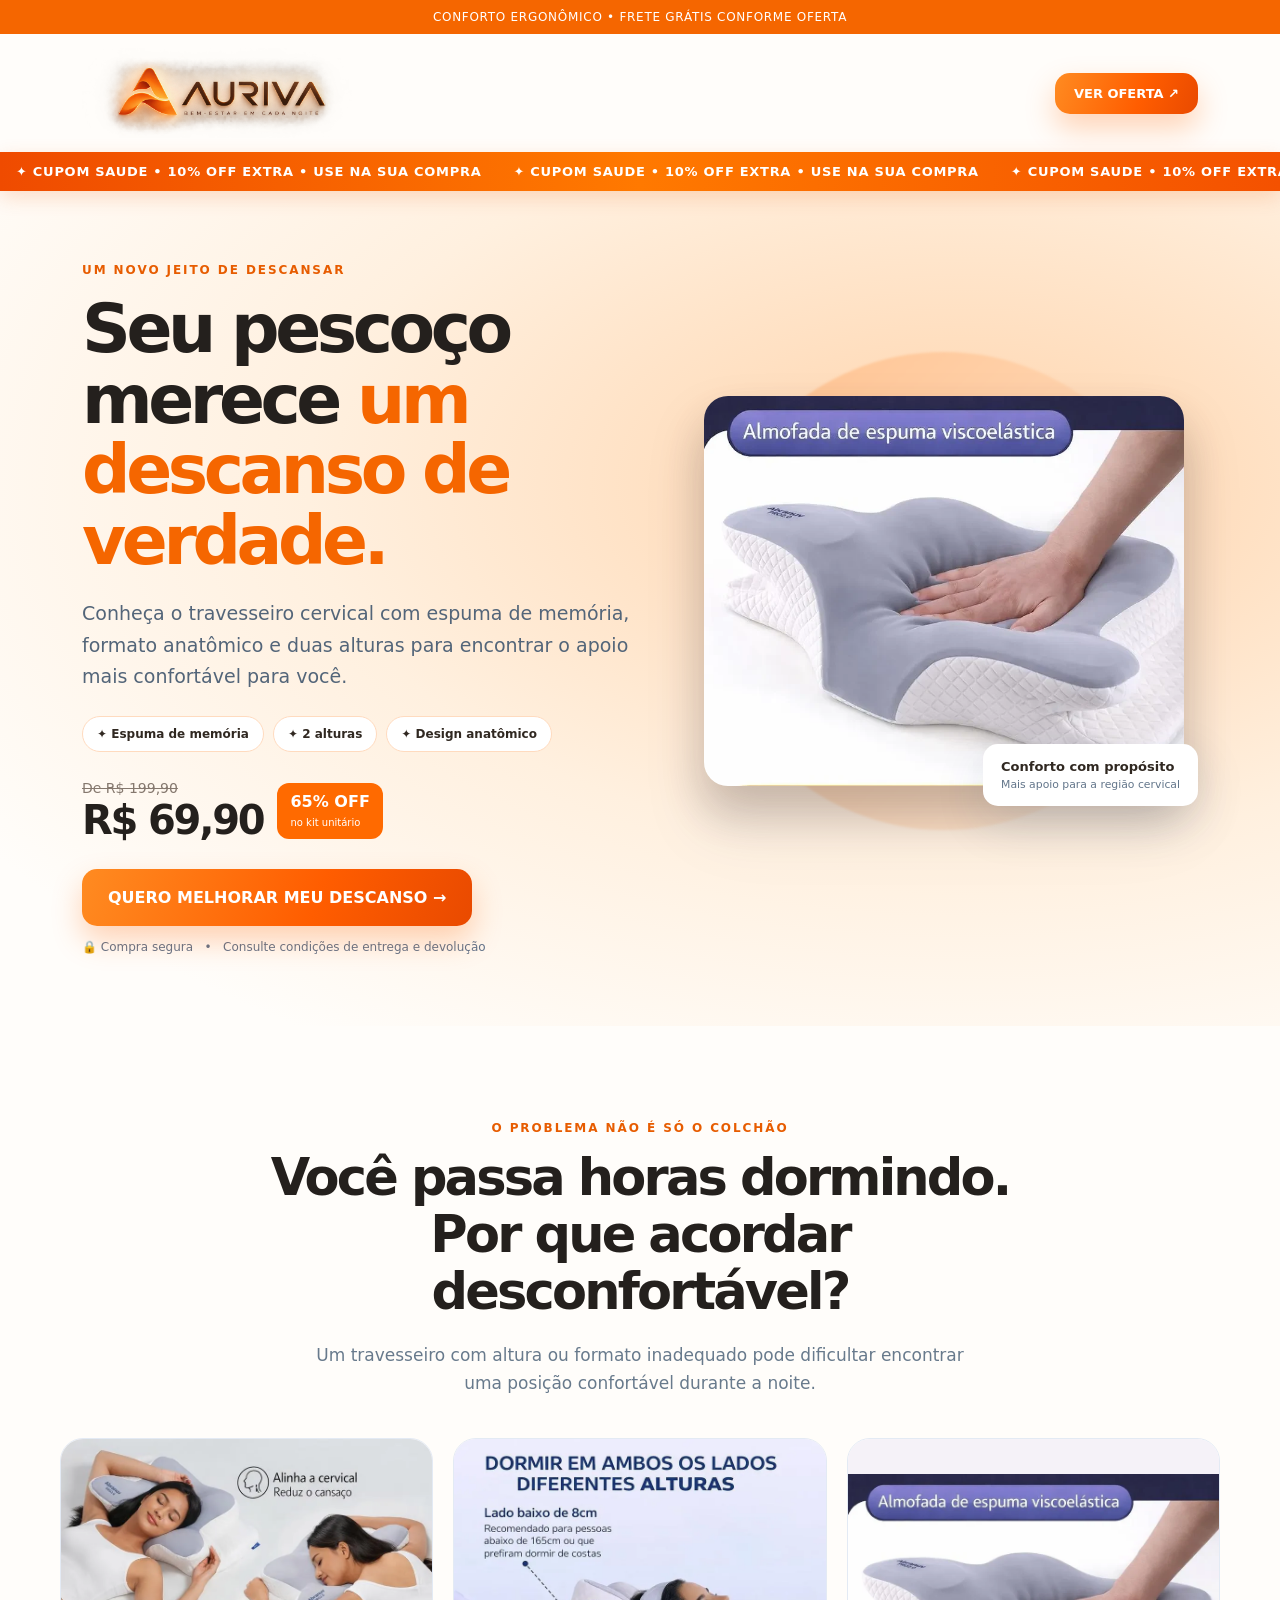
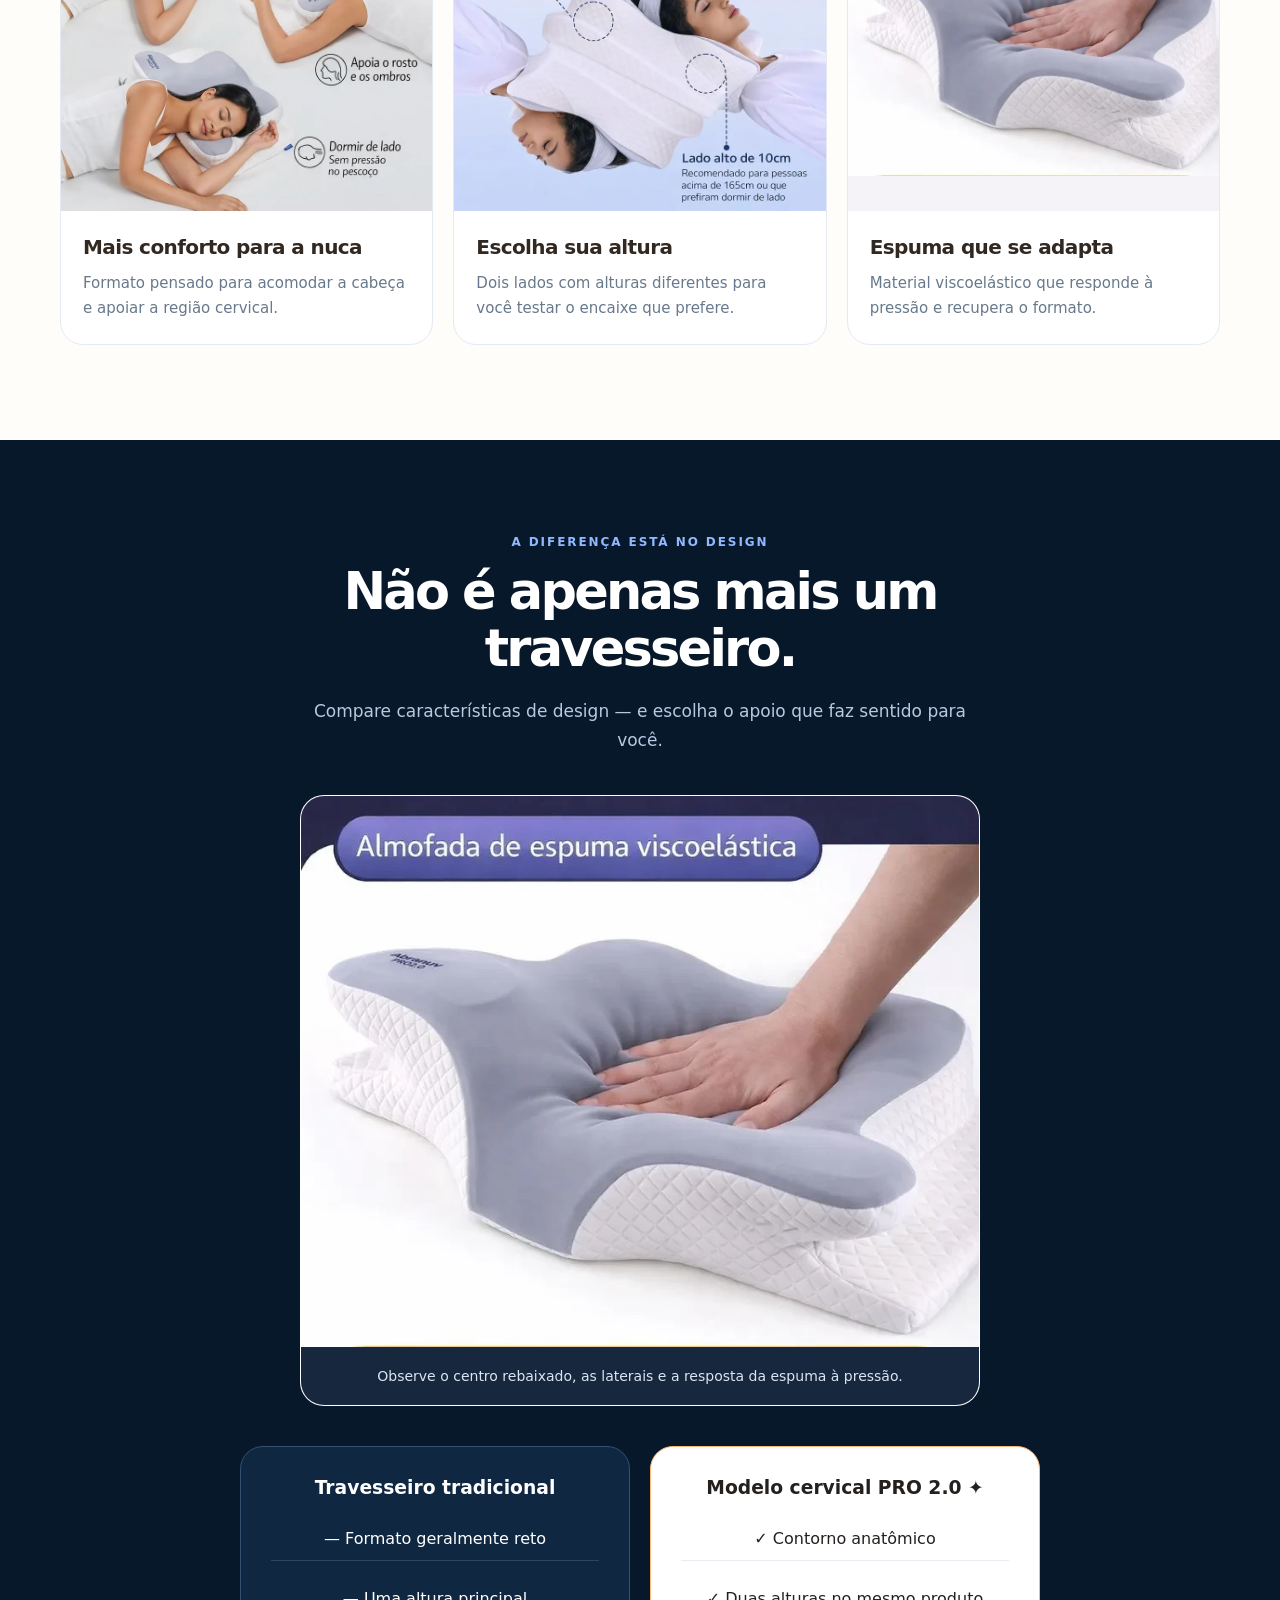
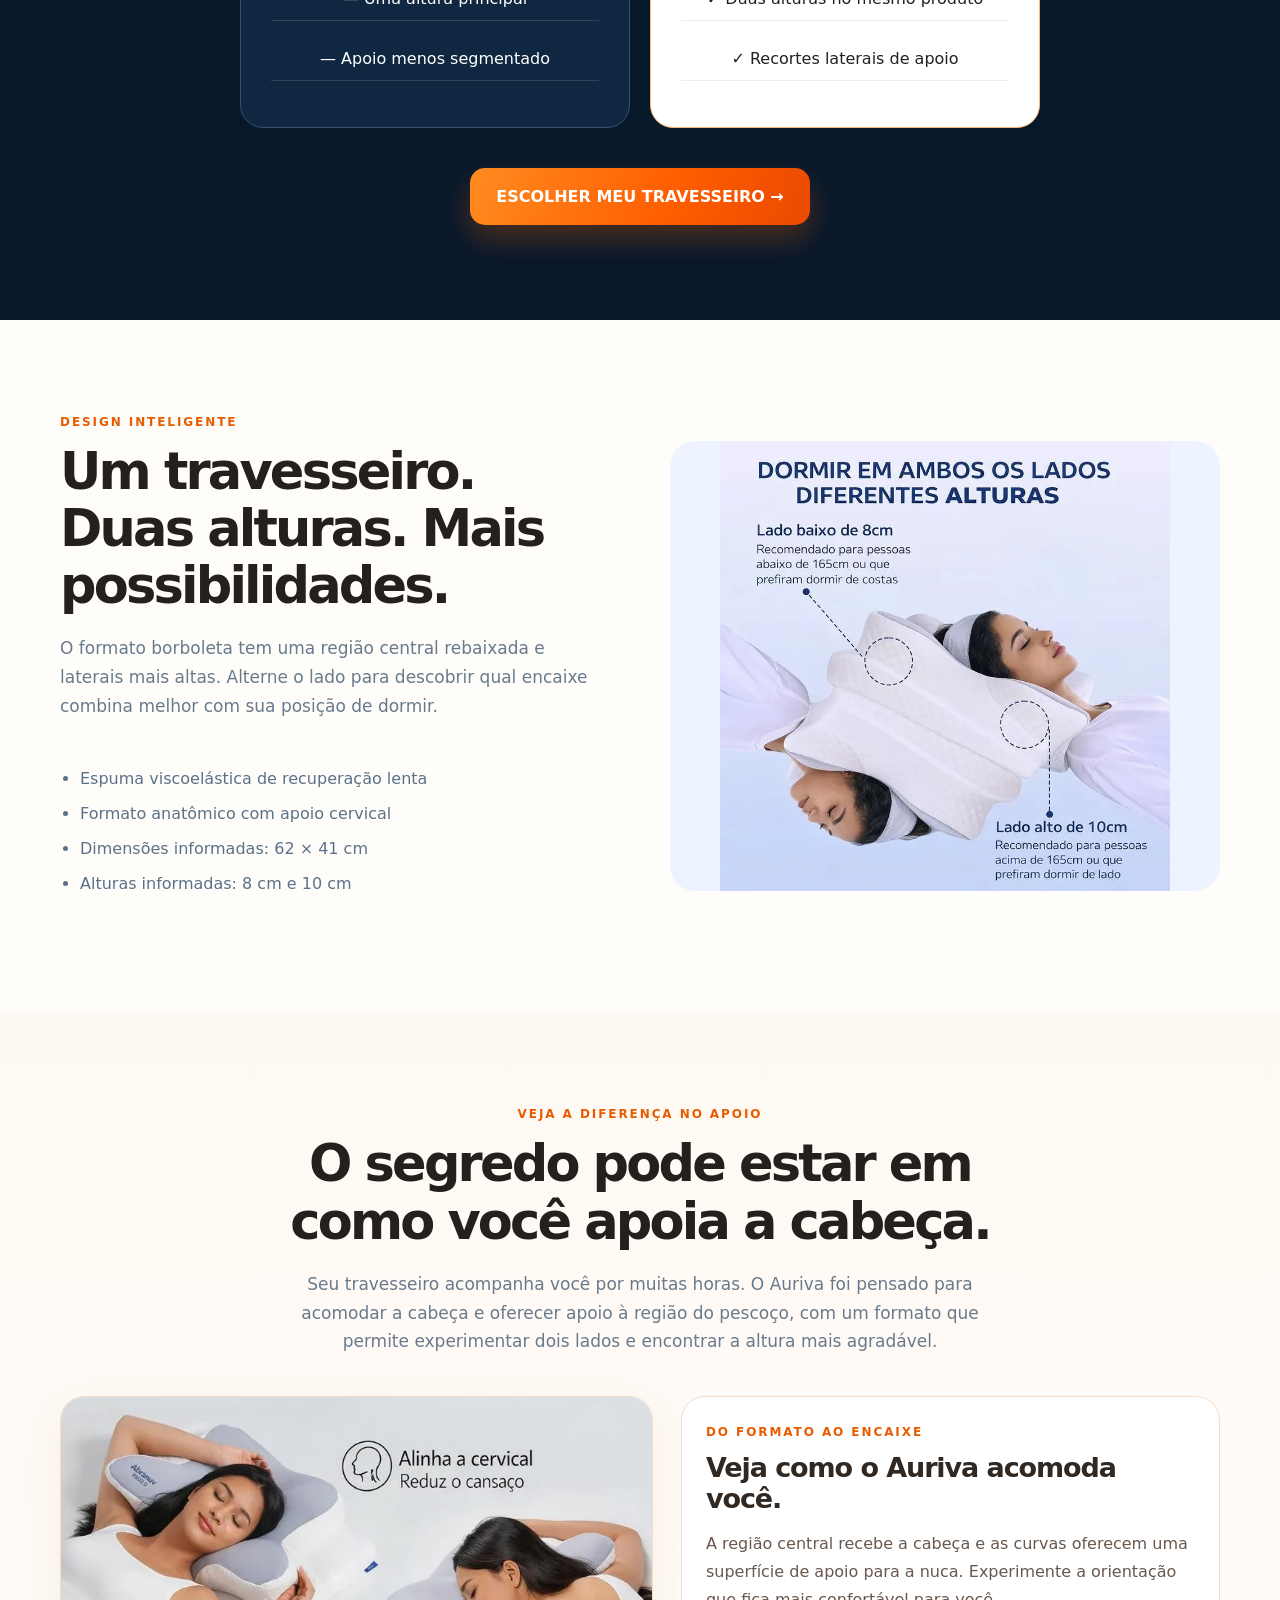
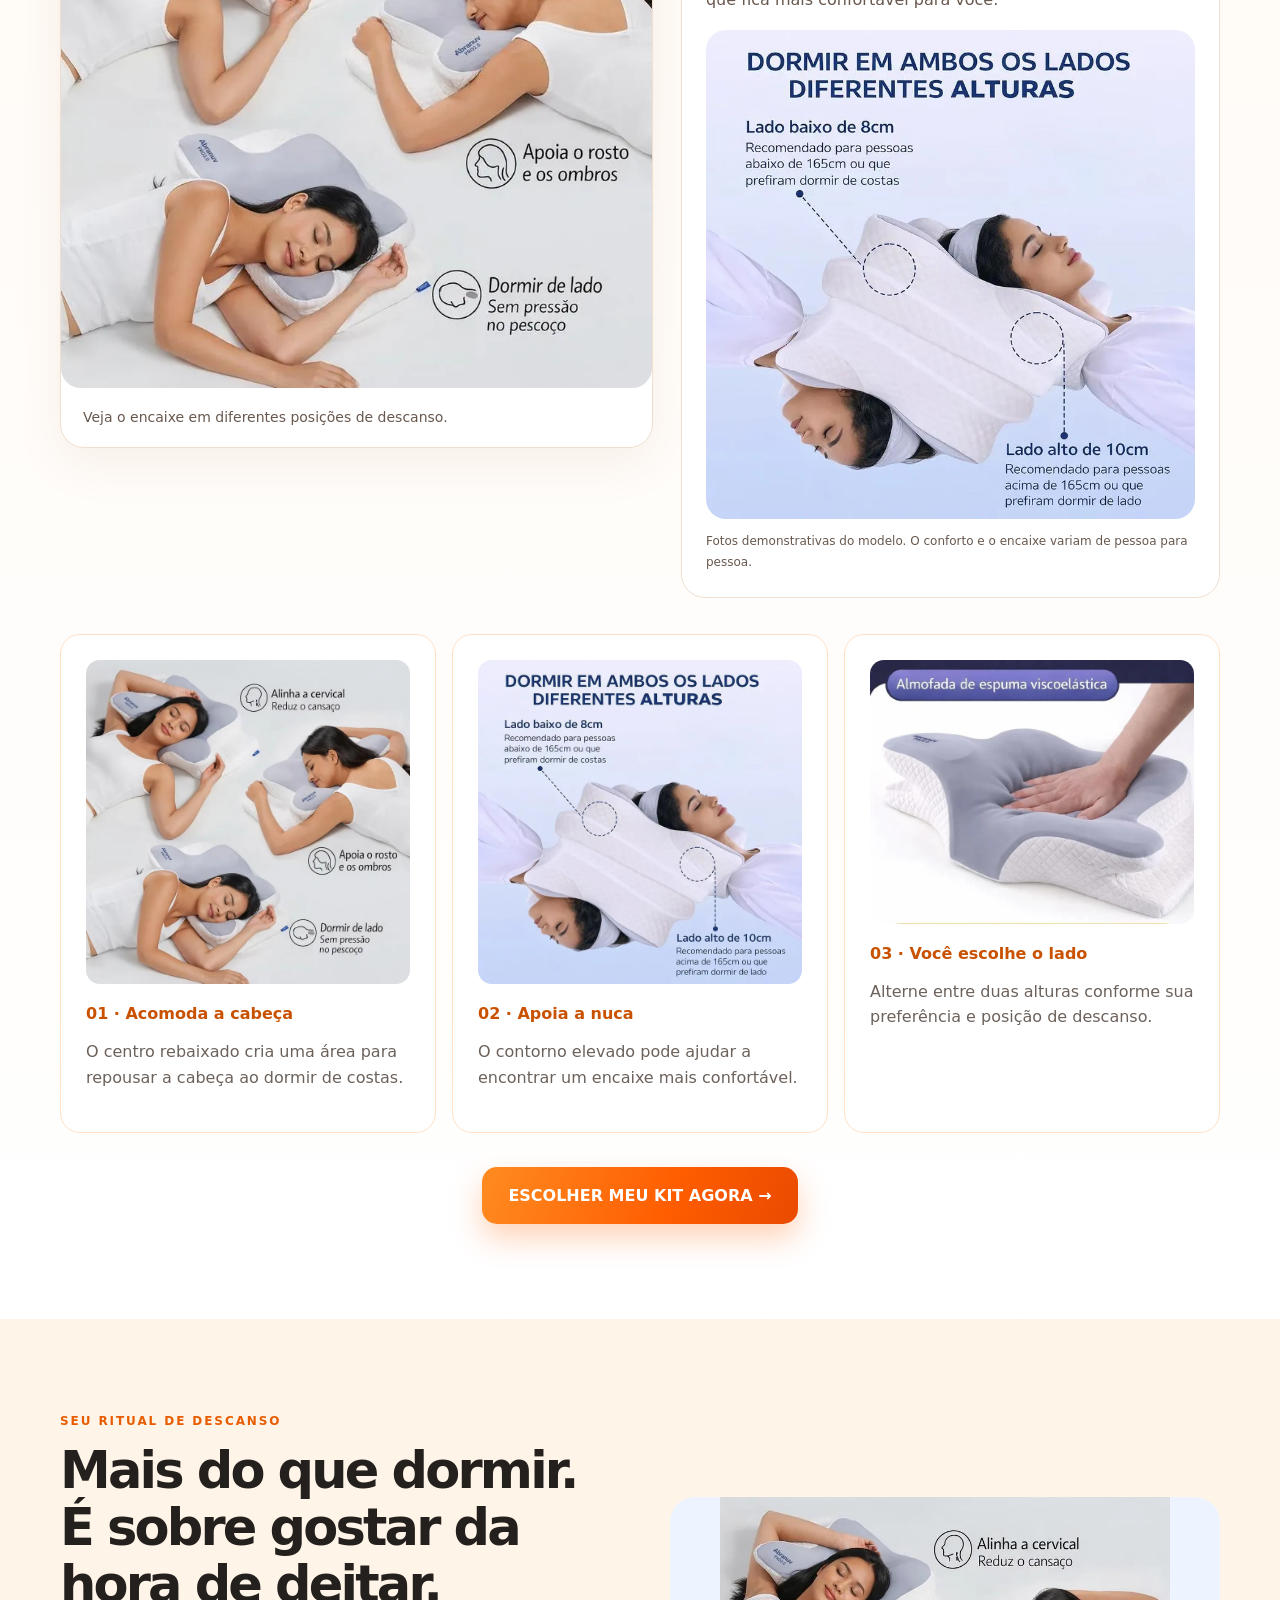
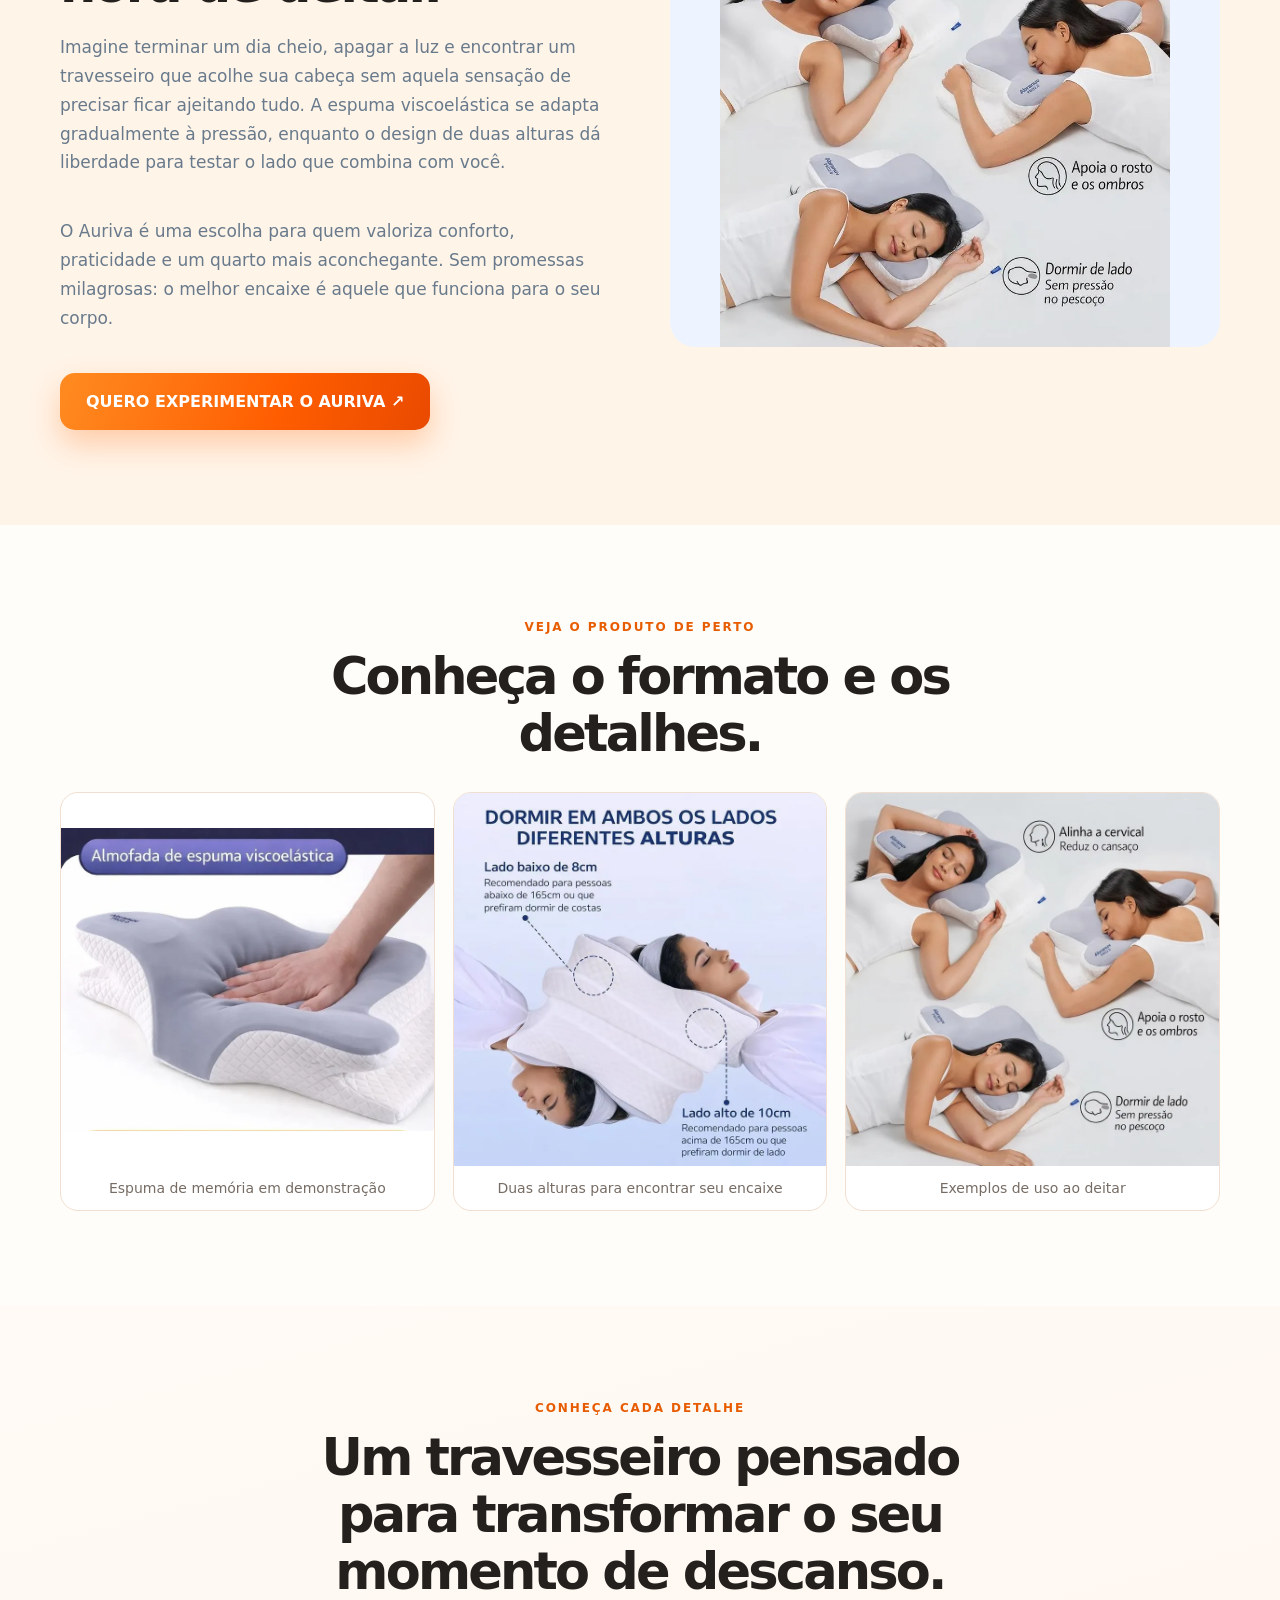
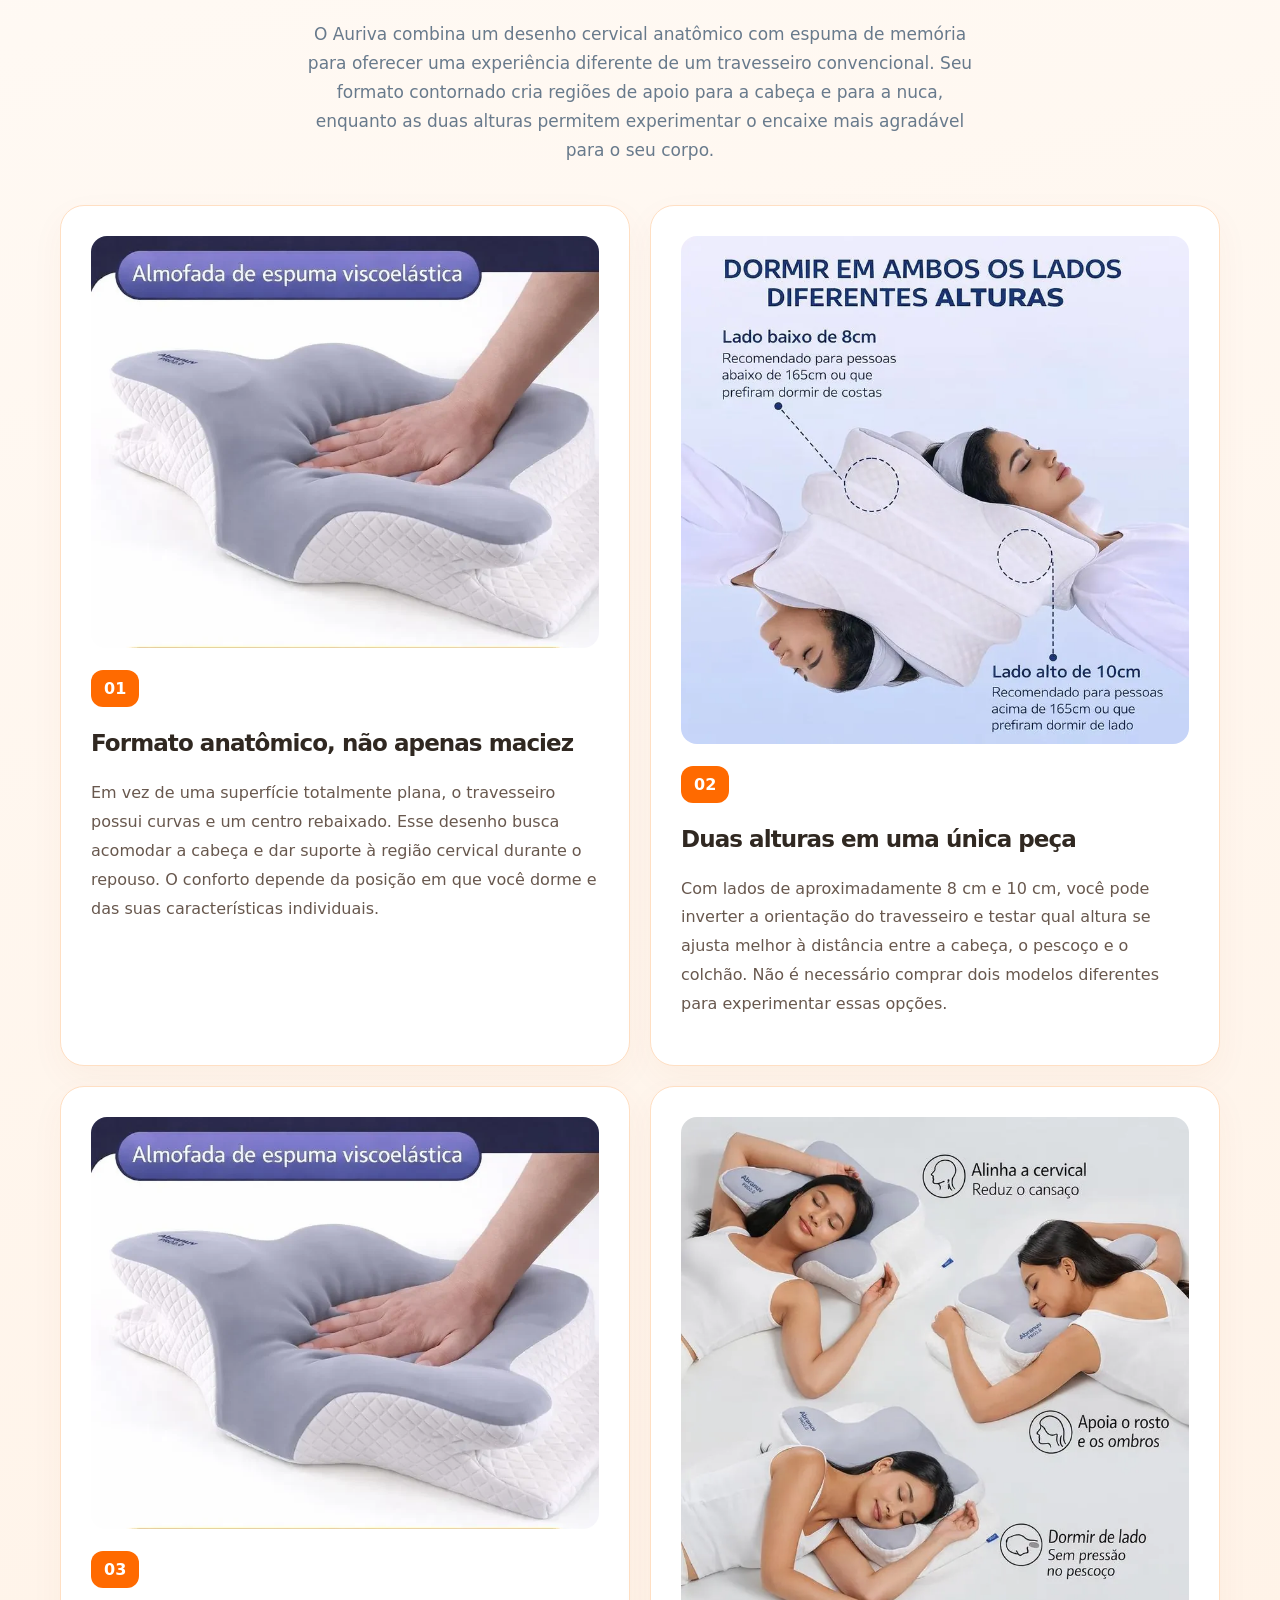
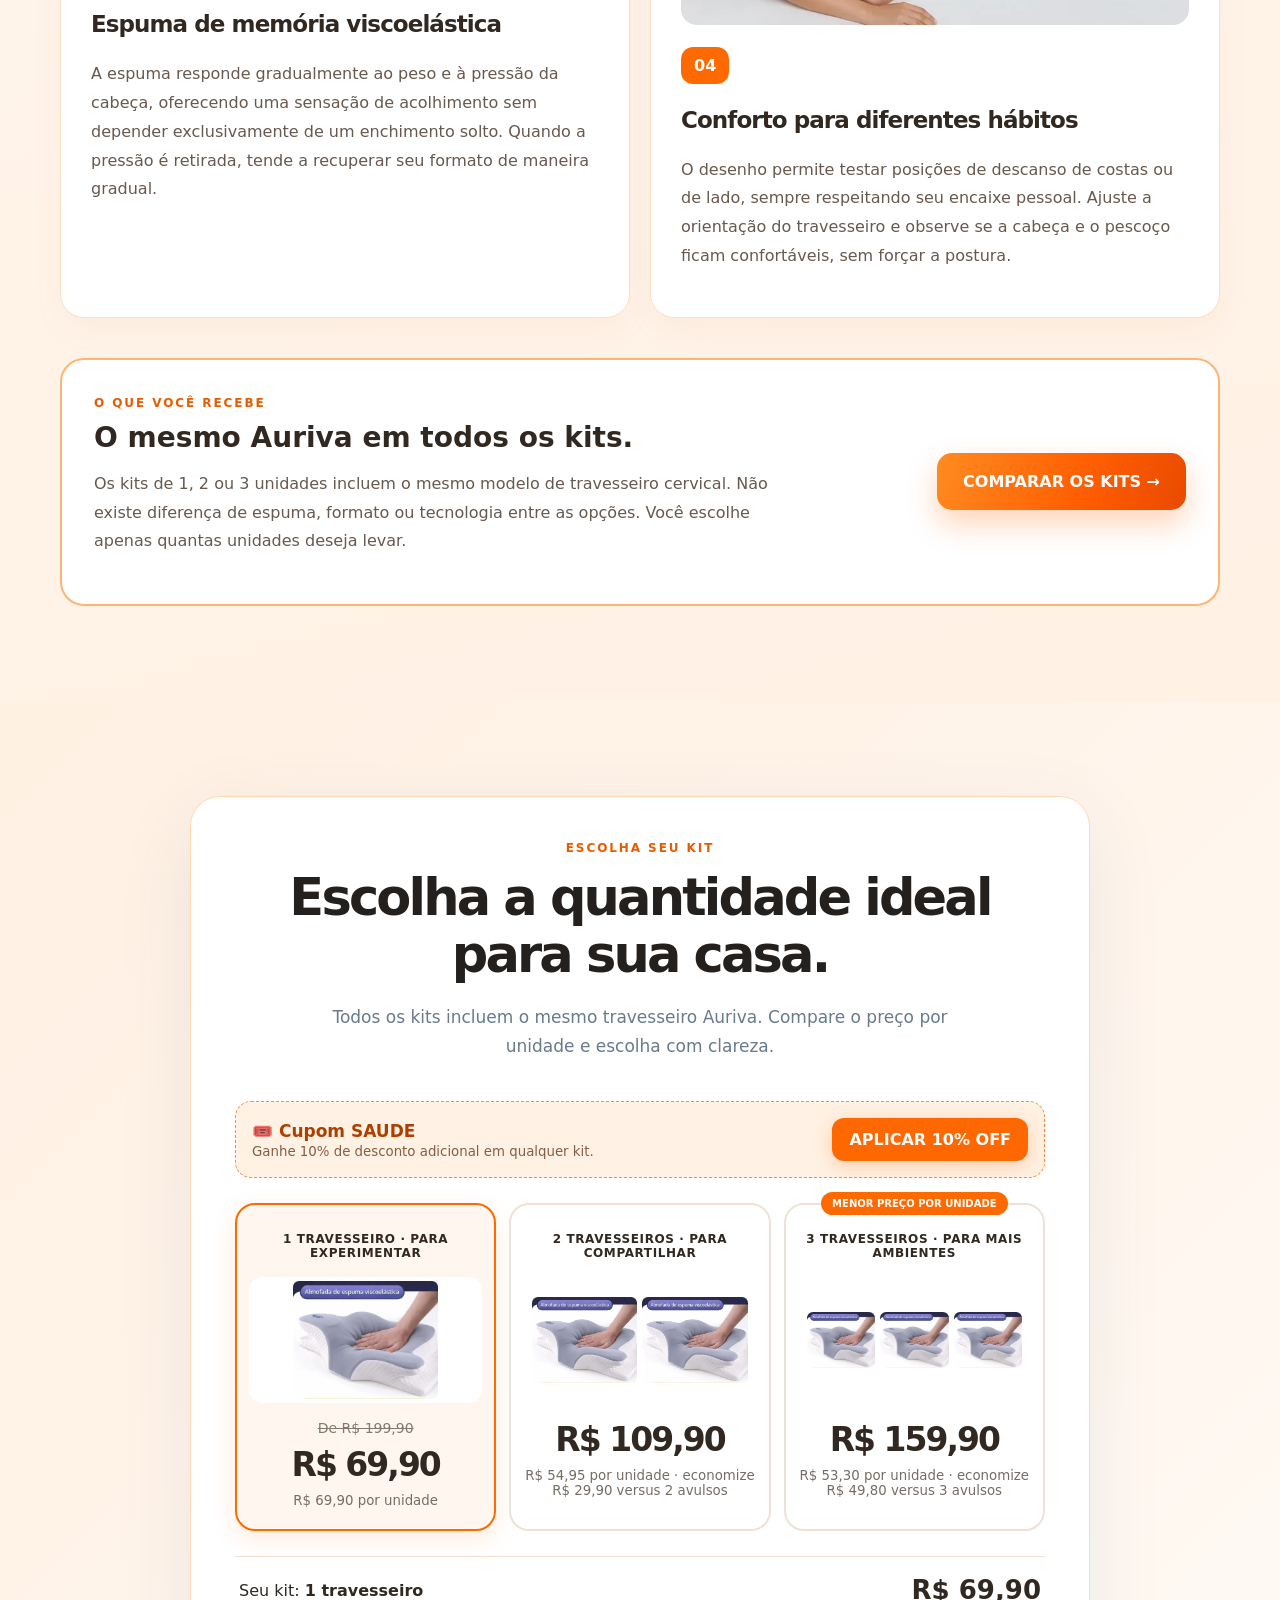
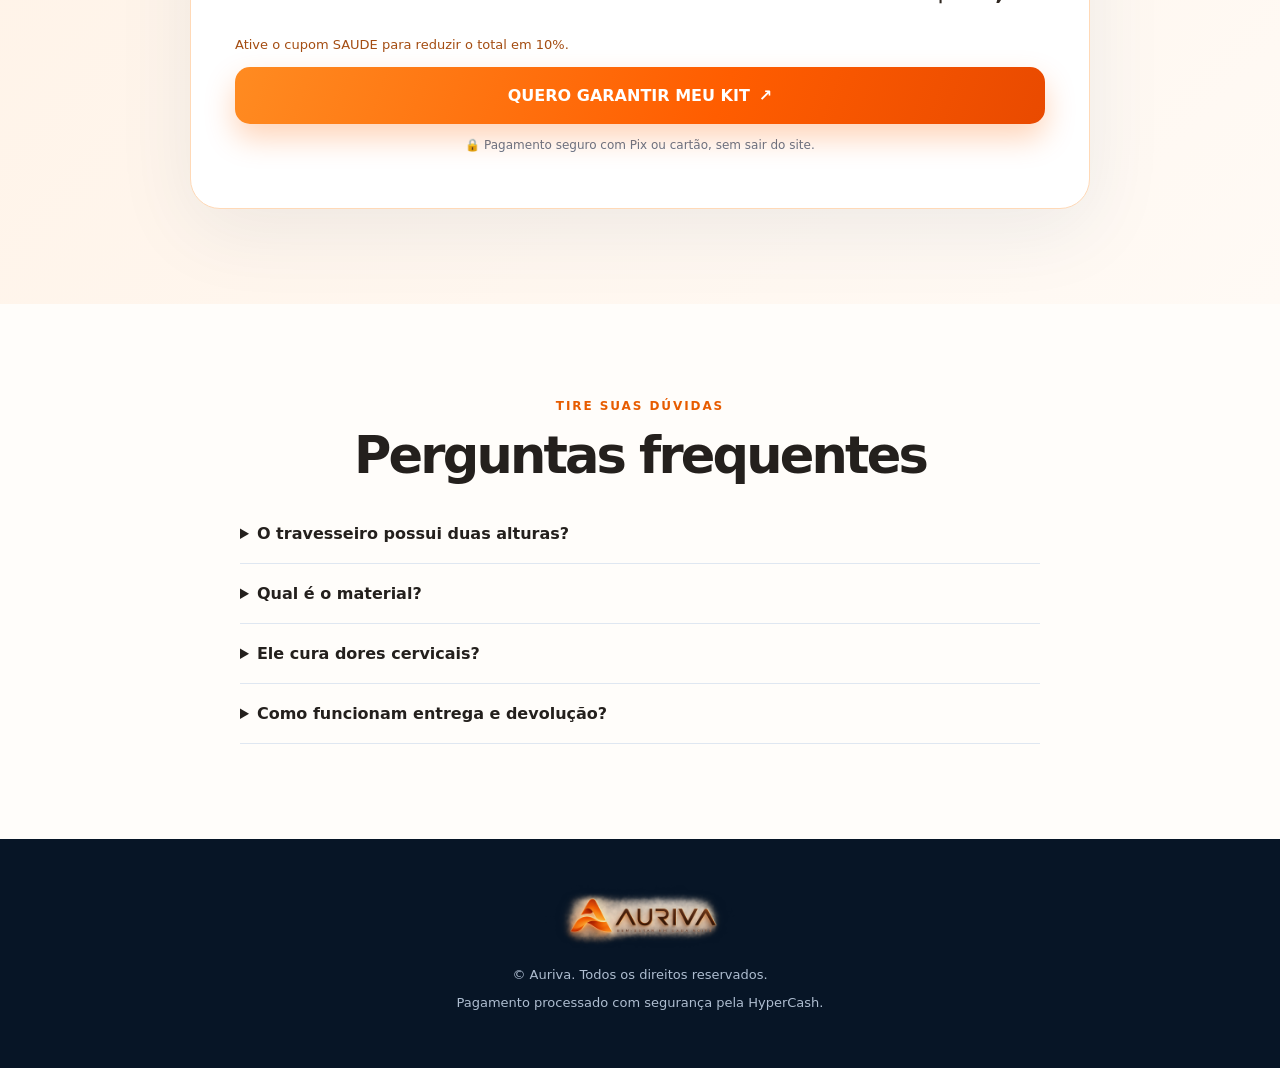
==== index.html @ 9af8a066 "Add files via upload" ====
<!DOCTYPE html>
<html lang="pt-BR">
<head>
<meta charset="utf-8">
<meta name="viewport" content="width=device-width,initial-scale=1">
<meta name="theme-color" content="#ff6a00">
<meta name="description" content="Conheça o Auriva: travesseiro cervical com duas alturas, espuma de memória e formato anatômico para seu ritual de descanso.">
<title>Auriva | Conforto que transforma suas noites</title>
<link rel="icon" href="images/favicon.png" type="image/png">
<link rel="stylesheet" href="css/lp.css">
</head>
<body><div class="top">CONFORTO ERGONÔMICO • FRETE GRÁTIS CONFORME OFERTA</div><header class="nav"><a class="logo" href="#inicio"><img alt="Auriva — Bem-estar em cada noite" class="auriva-logo" src="images/auriva-logo.png"/></a><a class="cta" href="#oferta">VER OFERTA ↗</a></header><div aria-label="Cupom SAUDE: dez por cento de desconto adicional" class="coupon-ribbon"><div class="coupon-track"><span>✦  CUPOM SAUDE  •  10% OFF EXTRA  •  USE NA SUA COMPRA  </span><span>✦  CUPOM SAUDE  •  10% OFF EXTRA  •  USE NA SUA COMPRA  </span><span>✦  CUPOM SAUDE  •  10% OFF EXTRA  •  USE NA SUA COMPRA  </span><span>✦  CUPOM SAUDE  •  10% OFF EXTRA  •  USE NA SUA COMPRA  </span><span>✦  CUPOM SAUDE  •  10% OFF EXTRA  •  USE NA SUA COMPRA  </span><span>✦  CUPOM SAUDE  •  10% OFF EXTRA  •  USE NA SUA COMPRA  </span><span>✦  CUPOM SAUDE  •  10% OFF EXTRA  •  USE NA SUA COMPRA  </span><span>✦  CUPOM SAUDE  •  10% OFF EXTRA  •  USE NA SUA COMPRA  </span></div></div><main><section class="hero" id="inicio"><div class="wrap heroGrid"><div><div class="eyebrow">UM NOVO JEITO DE DESCANSAR</div><h1>Seu pescoço merece <em>um descanso de verdade.</em></h1><p class="lead">Conheça o travesseiro cervical com espuma de memória, formato anatômico e duas alturas para encontrar o apoio mais confortável para você.</p><div class="pills"><span class="pill">✦ Espuma de memória</span><span class="pill">✦ 2 alturas</span><span class="pill">✦ Design anatômico</span></div><div class="offer"><div><span class="oldprice">De R$ 199,90</span><div class="price">R$ 69,90</div></div><div class="discount">65% OFF<br/><small>no kit unitário</small></div></div><a class="cta" href="#oferta">QUERO MELHORAR MEU DESCANSO →</a><div class="trust">🔒 Compra segura   •   Consulte condições de entrega e devolução</div></div><div class="visual"><img class="product-hero" src="images/produto-8.webp" alt="Travesseiro cervical: formato borboleta e espuma de memória" width="800" height="650" fetchpriority="high"><div class="floatnote">Conforto com propósito<small>Mais apoio para a região cervical</small></div></div></div></section><section class="section"><div class="container center reveal"><div class="eyebrow">O PROBLEMA NÃO É SÓ O COLCHÃO</div><h2>Você passa horas dormindo. Por que acordar desconfortável?</h2><p class="desc">Um travesseiro com altura ou formato inadequado pode dificultar encontrar uma posição confortável durante a noite.</p><div class="cards"><div class="card"><img class="benefit-photo" src="images/produto-5.webp" alt="Fotos do travesseiro apoiando a cabeça em diferentes posições" loading="lazy" decoding="async"><h3>Mais conforto para a nuca</h3><p>Formato pensado para acomodar a cabeça e apoiar a região cervical.</p></div><div class="card"><img class="benefit-photo" src="images/produto-7.webp" alt="Demonstração dos lados de 8 e 10 centímetros" loading="lazy" decoding="async"><h3>Escolha sua altura</h3><p>Dois lados com alturas diferentes para você testar o encaixe que prefere.</p></div><div class="card"><img class="benefit-photo" src="images/produto-8.webp" alt="Mão pressionando a espuma viscoelástica do travesseiro" loading="lazy" decoding="async"><h3>Espuma que se adapta</h3><p>Material viscoelástico que responde à pressão e recupera o formato.</p></div></div></div></section><section class="section dark"><div class="container center reveal"><div class="eyebrow" style="color:#91b9ff">A DIFERENÇA ESTÁ NO DESIGN</div><h2>Não é apenas mais um travesseiro.</h2><p class="desc">Compare características de design — e escolha o apoio que faz sentido para você.</p><figure class="comparison-visual"><img class="compare-photo" src="images/produto-8.webp" alt="Vista real do contorno cervical e demonstração da espuma" loading="lazy" decoding="async"><figcaption>Observe o centro rebaixado, as laterais e a resposta da espuma à pressão.</figcaption></figure><div class="comparison"><div class="compare"><h3>Travesseiro tradicional</h3><p>— Formato geralmente reto</p><p>— Uma altura principal</p><p>— Apoio menos segmentado</p></div><div class="compare highlight"><h3>Modelo cervical PRO 2.0 ✦</h3><p>✓ Contorno anatômico</p><p>✓ Duas alturas no mesmo produto</p><p>✓ Recortes laterais de apoio</p></div></div><a class="cta" href="#oferta">ESCOLHER MEU TRAVESSEIRO →</a></div></section><section class="section"><div class="container feature reveal"><div><div class="eyebrow">DESIGN INTELIGENTE</div><h2>Um travesseiro. Duas alturas. Mais possibilidades.</h2><p class="desc" style="margin-left:0">O formato borboleta tem uma região central rebaixada e laterais mais altas. Alterne o lado para descobrir qual encaixe combina melhor com sua posição de dormir.</p><ul><li>Espuma viscoelástica de recuperação lenta</li><li>Formato anatômico com apoio cervical</li><li>Dimensões informadas: 62 × 41 cm</li><li>Alturas informadas: 8 cm e 10 cm</li></ul></div><img class="product-photo" src="images/produto-7.webp" alt="Os dois lados do travesseiro: 8 cm e 10 cm de altura" width="800" height="800" loading="lazy"></div></section><section class="section science" id="como-funciona"><div class="container reveal"><div class="center"><div class="eyebrow">VEJA A DIFERENÇA NO APOIO</div><h2>O segredo pode estar em como você apoia a cabeça.</h2><p class="desc">Seu travesseiro acompanha você por muitas horas. O Auriva foi pensado para acomodar a cabeça e oferecer apoio à região do pescoço, com um formato que permite experimentar dois lados e encontrar a altura mais agradável.</p></div><div class="real-demo"><figure class="demo-main"><img class="demo-photo" src="images/produto-5.webp" alt="Demonstração fotográfica do travesseiro em uso de costas e de lado" loading="lazy" decoding="async"><figcaption>Veja o encaixe em diferentes posições de descanso.</figcaption></figure><div class="demo-side"><span class="eyebrow">DO FORMATO AO ENCAIXE</span><h3>Veja como o Auriva acomoda você.</h3><p>A região central recebe a cabeça e as curvas oferecem uma superfície de apoio para a nuca. Experimente a orientação que fica mais confortável para você.</p><img class="demo-photo" src="images/produto-7.webp" alt="Fotos demonstrando as duas orientações e alturas do travesseiro" loading="lazy" decoding="async"><p class="photo-note">Fotos demonstrativas do modelo. O conforto e o encaixe variam de pessoa para pessoa.</p></div></div><div class="benefitgrid"><div><img class="step-photo" src="images/produto-5.webp" alt="Cabeça acomodada no travesseiro cervical" loading="lazy" decoding="async"><b>01 · Acomoda a cabeça</b><p>O centro rebaixado cria uma área para repousar a cabeça ao dormir de costas.</p></div><div><img class="step-photo" src="images/produto-7.webp" alt="Duas alturas do mesmo travesseiro" loading="lazy" decoding="async"><b>02 · Apoia a nuca</b><p>O contorno elevado pode ajudar a encontrar um encaixe mais confortável.</p></div><div><img class="step-photo" src="images/produto-8.webp" alt="Demonstração da espuma sob pressão" loading="lazy" decoding="async"><b>03 · Você escolhe o lado</b><p>Alterne entre duas alturas conforme sua preferência e posição de descanso.</p></div></div><div class="center"><a class="cta cta-pulse" href="#oferta">ESCOLHER MEU KIT AGORA →</a></div></div></section><section class="section ritual"><div class="container feature reveal"><div><div class="eyebrow">SEU RITUAL DE DESCANSO</div><h2>Mais do que dormir. É sobre gostar da hora de deitar.</h2><p class="desc" style="margin-left:0">Imagine terminar um dia cheio, apagar a luz e encontrar um travesseiro que acolhe sua cabeça sem aquela sensação de precisar ficar ajeitando tudo. A espuma viscoelástica se adapta gradualmente à pressão, enquanto o design de duas alturas dá liberdade para testar o lado que combina com você.</p><p class="desc" style="margin-left:0">O Auriva é uma escolha para quem valoriza conforto, praticidade e um quarto mais aconchegante. Sem promessas milagrosas: o melhor encaixe é aquele que funciona para o seu corpo.</p><a class="cta" href="#oferta">QUERO EXPERIMENTAR O AURIVA ↗</a></div><img class="product-photo" src="images/produto-5.webp" alt="Demonstração do travesseiro em diferentes posições de descanso" width="800" height="800" loading="lazy"></div></section><!-- AVALIAÇÕES DESATIVADAS: eram só exemplos de layout. Quando tiver avaliações REAIS de clientes, troque os textos e tire este comentário.
<section class="section reviews" id="avaliacoes"><div class="container center"><div class="eyebrow">EXPERIÊNCIAS DE QUEM USA</div><h2>O conforto que dá vontade de comentar.</h2><p class="desc">Espaço preparado para avaliações verificadas dos seus compradores.</p><div class="cards"><article class="card"><div class="stars">★★★★★</div><h3>“Gostei muito do formato”</h3><p>“O encaixe é diferente do travesseiro que eu usava. Achei bem confortável.”</p><small>Exemplo ilustrativo — substituir por avaliação real</small></article><article class="card"><div class="stars">★★★★★</div><h3>“Boa sensação de apoio”</h3><p>“Curti poder escolher entre as duas alturas conforme a posição em que durmo.”</p><small>Exemplo ilustrativo — substituir por avaliação real</small></article><article class="card"><div class="stars">★★★★★</div><h3>“Espuma bem agradável”</h3><p>“Gostei da textura e de como o travesseiro se adapta ao deitar.”</p><small>Exemplo ilustrativo — substituir por avaliação real</small></article></div><p class="reviewdisclaimer">Os comentários acima são exemplos de layout, não depoimentos de clientes reais. Publique somente avaliações autênticas e autorizadas.</p></div></section>
--><section class="section"><div class="container center"><div class="eyebrow">VEJA O PRODUTO DE PERTO</div><h2>Conheça o formato e os detalhes.</h2><div class="product-gallery"><figure><img src="images/produto-8.webp" alt="Espuma de memória em demonstração" width="800" height="650" loading="lazy"><figcaption>Espuma de memória em demonstração</figcaption></figure><figure><img src="images/produto-7.webp" alt="Duas alturas para encontrar seu encaixe" width="800" height="800" loading="lazy"><figcaption>Duas alturas para encontrar seu encaixe</figcaption></figure><figure><img src="images/produto-5.webp" alt="Exemplos de uso ao deitar" width="800" height="800" loading="lazy"><figcaption>Exemplos de uso ao deitar</figcaption></figure></div></div></section><section class="section detail-section" id="detalhes"><div class="container"><div class="center reveal"><div class="eyebrow">CONHEÇA CADA DETALHE</div><h2>Um travesseiro pensado para transformar o seu momento de descanso.</h2><p class="desc">O Auriva combina um desenho cervical anatômico com espuma de memória para oferecer uma experiência diferente de um travesseiro convencional. Seu formato contornado cria regiões de apoio para a cabeça e para a nuca, enquanto as duas alturas permitem experimentar o encaixe mais agradável para o seu corpo.</p></div><div class="detailgrid"><article class="detailcard reveal"><img class="detail-photo" src="images/produto-8.webp" alt="Detalhe do modelo Auriva — formato anatômico" loading="lazy" decoding="async"><span class="detailnum">01</span><h3>Formato anatômico, não apenas maciez</h3><p>Em vez de uma superfície totalmente plana, o travesseiro possui curvas e um centro rebaixado. Esse desenho busca acomodar a cabeça e dar suporte à região cervical durante o repouso. O conforto depende da posição em que você dorme e das suas características individuais.</p></article><article class="detailcard reveal"><img class="detail-photo" src="images/produto-7.webp" alt="Detalhe do modelo Auriva — duas alturas" loading="lazy" decoding="async"><span class="detailnum">02</span><h3>Duas alturas em uma única peça</h3><p>Com lados de aproximadamente 8 cm e 10 cm, você pode inverter a orientação do travesseiro e testar qual altura se ajusta melhor à distância entre a cabeça, o pescoço e o colchão. Não é necessário comprar dois modelos diferentes para experimentar essas opções.</p></article><article class="detailcard reveal"><img class="detail-photo" src="images/produto-8.webp" alt="Detalhe do modelo Auriva — espuma de memória" loading="lazy" decoding="async"><span class="detailnum">03</span><h3>Espuma de memória viscoelástica</h3><p>A espuma responde gradualmente ao peso e à pressão da cabeça, oferecendo uma sensação de acolhimento sem depender exclusivamente de um enchimento solto. Quando a pressão é retirada, tende a recuperar seu formato de maneira gradual.</p></article><article class="detailcard reveal"><img class="detail-photo" src="images/produto-5.webp" alt="Detalhe do modelo Auriva — posições de descanso" loading="lazy" decoding="async"><span class="detailnum">04</span><h3>Conforto para diferentes hábitos</h3><p>O desenho permite testar posições de descanso de costas ou de lado, sempre respeitando seu encaixe pessoal. Ajuste a orientação do travesseiro e observe se a cabeça e o pescoço ficam confortáveis, sem forçar a postura.</p></article></div><div class="detailbanner reveal"><div><span class="eyebrow">O QUE VOCÊ RECEBE</span><h3>O mesmo Auriva em todos os kits.</h3><p>Os kits de 1, 2 ou 3 unidades incluem o mesmo modelo de travesseiro cervical. Não existe diferença de espuma, formato ou tecnologia entre as opções. Você escolhe apenas quantas unidades deseja levar.</p></div><a class="cta cta-pulse" href="#oferta">COMPARAR OS KITS →</a></div></div></section><section class="section buy" id="oferta"><div class="buybox reveal"><div class="eyebrow">ESCOLHA SEU KIT</div><h2>Escolha a quantidade ideal para sua casa.</h2><p class="desc">Todos os kits incluem o mesmo travesseiro Auriva. Compare o preço por unidade e escolha com clareza.</p><div class="coupon-apply"><div><strong>🎟️ Cupom SAUDE</strong><small>Ganhe 10% de desconto adicional em qualquer kit.</small></div><button aria-pressed="false" id="apply-coupon" type="button">APLICAR 10% OFF</button></div><div aria-label="Escolha a quantidade" class="kitgrid" role="radiogroup"><button aria-pressed="true" class="kit selected" data-price="69.90" data-qty="1" type="button"><span class="kithead">1 TRAVESSEIRO · PARA EXPERIMENTAR</span><span class="kit-photos kit-photos-1" role="img" aria-label="Kit com 1 travesseiro"><img src="images/produto-8.webp" alt="" loading="lazy" decoding="async"></span><span class="kitold">De R$ 199,90</span><strong>R$ 69,90</strong><small>R$ 69,90 por unidade</small></button><button aria-pressed="false" class="kit" data-price="109.90" data-qty="2" type="button"><span class="kithead">2 TRAVESSEIROS · PARA COMPARTILHAR</span><span class="kit-photos kit-photos-2" role="img" aria-label="Kit com 2 travesseiros"><img src="images/produto-8.webp" alt="" loading="lazy" decoding="async"><img src="images/produto-8.webp" alt="" loading="lazy" decoding="async"></span><strong>R$ 109,90</strong><small>R$ 54,95 por unidade · economize R$ 29,90 versus 2 avulsos</small></button><button aria-pressed="false" class="kit" data-price="159.90" data-qty="3" type="button"><span class="kitflag">MENOR PREÇO POR UNIDADE</span><span class="kithead">3 TRAVESSEIROS · PARA MAIS AMBIENTES</span><span class="kit-photos kit-photos-3" role="img" aria-label="Kit com 3 travesseiros"><img src="images/produto-8.webp" alt="" loading="lazy" decoding="async"><img src="images/produto-8.webp" alt="" loading="lazy" decoding="async"><img src="images/produto-8.webp" alt="" loading="lazy" decoding="async"></span><strong>R$ 159,90</strong><small>R$ 53,30 por unidade · economize R$ 49,80 versus 3 avulsos</small></button></div><div class="summary"><span>Seu kit: <b id="qty">1 travesseiro</b></span><strong id="total">R$ 69,90</strong></div><p aria-live="polite" class="coupon-status" id="coupon-status">Ative o cupom SAUDE para reduzir o total em 10%.</p><button class="cta cta-pulse" id="checkout" type="button">QUERO GARANTIR MEU KIT <span>↗</span></button><p class="trust" id="checkout-note">🔒 Pagamento seguro com Pix ou cartão, sem sair do site.</p></div></section><section class="section"><div class="faq"><div class="center"><div class="eyebrow">TIRE SUAS DÚVIDAS</div><h2>Perguntas frequentes</h2></div><details><summary>O travesseiro possui duas alturas?</summary><p>Sim. A descrição do modelo informa lados de aproximadamente 8 cm e 10 cm.</p></details><details><summary>Qual é o material?</summary><p>Espuma de memória viscoelástica de recuperação lenta, que se adapta gradualmente à pressão da cabeça.</p></details><details><summary>Ele cura dores cervicais?</summary><p>Não. É um produto de conforto e apoio durante o sono, não substitui avaliação ou tratamento médico.</p></details><details><summary>Como funcionam entrega e devolução?</summary><p>O frete PAC é grátis e o SEDEX está disponível por um valor adicional; você escolhe no checkout. Você pode desistir da compra em até 7 dias após o recebimento, conforme o Código de Defesa do Consumidor.</p></details></div></section></main><footer><strong style="font-size:23px;color:#fff"><img alt="Auriva" class="auriva-footer-logo" src="images/auriva-logo.png"/></strong><p>© Auriva. Todos os direitos reservados.</p><p>Pagamento processado com segurança pela HyperCash.</p></footer><div class="sticky"><div><strong id="sticky-price">R$ 69,90</strong><div style="font-size:11px;color:#66778a"><span id="sticky-info">A partir de • 1 unidade</span></div></div><a class="cta" href="#oferta">VER OFERTA →</a></div>
<script src="js/config.js"></script>
<script src="js/lp.js"></script>
</body>
</html>
---- css/lp.css ----
/* Auriva — landing page. Estilos extraídos do site original. */
:root{--navy:#08182b;--blue:#357eff;--ice:#eef5ff;--text:#18283c}*{box-sizing:border-box}html{scroll-behavior:smooth}body{margin:0;font-family:Inter,ui-sans-serif,system-ui,-apple-system,Arial;color:var(--text);background:#fff}a{text-decoration:none}button{font:inherit}.top{background:var(--navy);color:#fff;text-align:center;padding:10px 14px;font-size:12px;letter-spacing:.06em}.nav{display:flex;align-items:center;justify-content:space-between;max-width:1160px;margin:auto;padding:21px 22px}.logo{font-weight:850;letter-spacing:-.07em;font-size:27px;color:var(--navy)}.logo span{color:var(--blue)}.nav a.cta{font-size:13px;padding:13px 19px}.hero{background:radial-gradient(ellipse at 78% 32%,#d4e6ff 0%,#f2f7ff 46%,#fff 85%);overflow:hidden}.wrap{max-width:1160px;margin:auto;padding:72px 22px}.heroGrid{display:grid;grid-template-columns:1.05fr .95fr;gap:45px;align-items:center}.eyebrow{font-size:12px;letter-spacing:.16em;font-weight:800;color:#2563c6;text-transform:uppercase}.hero h1{font-size:clamp(42px,5.3vw,77px);line-height:1.04;letter-spacing:-.065em;margin:17px 0 22px;color:var(--navy)}.hero h1 em{font-style:normal;color:#3477ec}.lead{font-size:19px;line-height:1.65;max-width:560px;color:#536579}.pills{display:flex;gap:9px;flex-wrap:wrap;margin:24px 0}.pill{background:#fff;border:1px solid #dce6f2;border-radius:100px;padding:10px 14px;font-size:12px;font-weight:700}.offer{display:flex;align-items:center;gap:14px;margin:26px 0}.price{font-size:40px;font-weight:850;letter-spacing:-.055em;color:var(--navy)}.sub{font-size:13px;color:#65758b}.cta{display:inline-flex;justify-content:center;align-items:center;gap:9px;background:linear-gradient(115deg,#2d7bff,#1555d8);color:white;border:0;border-radius:15px;padding:19px 26px;font-weight:800;box-shadow:0 14px 30px #236efc3b;transition:transform .25s,box-shadow .25s;cursor:pointer}.cta:hover{transform:translateY(-3px);box-shadow:0 19px 35px #236efc55}.trust{margin-top:14px;color:#60728a;font-size:12px}.visual{position:relative;min-height:440px;display:flex;align-items:center;justify-content:center}.visual:before{content:"";position:absolute;width:94%;aspect-ratio:1;background:linear-gradient(135deg,#c9ddff,#e8f1ff);border-radius:50%;filter:blur(1px)}.visual img{position:relative;z-index:1;width:100%;max-height:500px;object-fit:contain;filter:drop-shadow(0 30px 25px #132c5b33);animation:float 6s ease-in-out infinite}.floatnote{position:absolute;z-index:2;right:0;bottom:35px;background:#fff;padding:15px 18px;border-radius:15px;box-shadow:0 16px 50px #17375a20;font-size:13px;font-weight:800}.floatnote small{display:block;font-weight:400;margin-top:4px;color:#62758a}@keyframes float{50%{transform:translateY(-14px)}}.section{padding:95px 22px}.container{max-width:1160px;margin:auto}.center{text-align:center}.section h2{font-size:clamp(32px,4vw,51px);line-height:1.12;letter-spacing:-.055em;color:var(--navy);margin:14px auto 20px;max-width:760px}.desc{font-size:17px;line-height:1.7;color:#687a8c;max-width:680px;margin:0 auto 40px}.cards{display:grid;grid-template-columns:repeat(3,1fr);gap:20px}.card{border:1px solid #e3eaf4;background:#fff;padding:30px;border-radius:23px;transition:transform .25s,box-shadow .25s}.card:hover{transform:translateY(-6px);box-shadow:0 20px 50px #122b4a13}.card .symbol{font-size:28px;background:#edf4ff;width:55px;height:55px;display:grid;place-items:center;border-radius:16px}.card h3{font-size:20px;letter-spacing:-.03em}.card p{color:#67798c;line-height:1.65;font-size:15px}.dark{background:#08182b;color:white}.dark h2{color:white}.dark .desc{color:#b6c9e0}.comparison{display:grid;grid-template-columns:1fr 1fr;gap:20px;max-width:800px;margin:40px auto}.compare{padding:30px;border:1px solid #34516f;border-radius:23px;background:#102741}.compare.highlight{background:#fff;color:var(--navy);border-color:#fff}.compare h3{margin-top:0}.compare p{padding:12px 0;border-bottom:1px solid #ffffff22}.compare.highlight p{border-color:#e8edf4}.feature{display:grid;grid-template-columns:1fr 1fr;align-items:center;gap:60px}.feature img{width:100%;border-radius:25px;background:#edf4ff;max-height:450px;object-fit:contain}.feature ul{line-height:2.2;padding-left:20px;color:#5c7187}.buy{background:linear-gradient(135deg,#edf5ff,#fff);text-align:center}.buybox{max-width:660px;margin:auto;background:white;border:1px solid #dce7f7;border-radius:30px;padding:44px;box-shadow:0 20px 80px #173c6a14}.buybox .cta{width:100%}.faq{max-width:800px;margin:auto}.faq details{border-bottom:1px solid #dfe7f1;padding:20px 0}.faq summary{cursor:pointer;font-weight:750;color:var(--navy)}.faq p{color:#61748a;line-height:1.65}.sticky{position:fixed;bottom:0;left:0;right:0;background:#ffffffed;backdrop-filter:blur(14px);border-top:1px solid #dce6f1;padding:12px 18px;display:none;align-items:center;justify-content:space-between;z-index:10;box-shadow:0 -8px 40px #0a2d5115}.sticky .cta{padding:13px 17px;border-radius:11px;font-size:13px}.reveal{opacity:0;transform:translateY(22px);transition:opacity .7s,transform .7s}.reveal.visible{opacity:1;transform:none}footer{background:#071526;color:#aebdd0;padding:45px 22px;font-size:13px;text-align:center}footer a{color:#c7d7ee}@media(max-width:800px){.heroGrid,.feature{grid-template-columns:1fr}.wrap{padding:48px 22px 62px}.hero h1{font-size:48px}.visual{min-height:300px;order:-1}.visual img{max-height:320px}.floatnote{bottom:0}.section{padding:70px 20px}.cards{grid-template-columns:1fr}.comparison{grid-template-columns:1fr}.sticky{display:flex}.buybox{padding:30px 22px}.feature{gap:30px}footer{padding-bottom:100px}}@media(prefers-reduced-motion:reduce){*,*:before,*:after{animation:none!important;transition:none!important;scroll-behavior:auto!important}.reveal{opacity:1;transform:none}}
:root{--navy:#24201d;--blue:#ff6a00;--ice:#fff3e9;--text:#302821}body{background:#fffdfa}.top{background:#f56600}.hero{background:radial-gradient(ellipse at 75% 35%,#ffd4ac 0%,#fff0df 48%,#fffdfa 86%)}.hero h1 em{color:#f56600}.eyebrow{color:#e75c00}.pill{border-color:#ffdbbf}.cta{position:relative;overflow:hidden;background:linear-gradient(110deg,#ff8b21,#ff5d00 60%,#e94a00);box-shadow:0 14px 30px #ff650047;isolation:isolate;transition:transform .25s,box-shadow .25s,filter .25s}.cta:before{content:"";position:absolute;inset:-60% auto -60% -70%;width:35%;transform:rotate(25deg);background:linear-gradient(90deg,transparent,#ffffff99,transparent);animation:shine 3.8s infinite;z-index:-1}.cta:hover{transform:translateY(-4px) scale(1.025);box-shadow:0 22px 44px #ff650060;filter:saturate(1.15)}.cta:active{transform:scale(.97)}@keyframes shine{0%,30%{left:-70%}65%,100%{left:145%}}.cta-pulse{animation:pulse 2.5s infinite}@keyframes pulse{50%{box-shadow:0 0 0 10px #ff690018,0 18px 38px #ff650045}}.brandmark{display:inline-grid;place-items:center;width:38px;height:38px;border-radius:12px;background:linear-gradient(135deg,#ff9d39,#f35b00);color:white;margin-right:8px;transform:rotate(-12deg);font-size:25px;box-shadow:0 6px 14px #f65a0033}.brandname span{color:#ff6a00}.oldprice,.kitold{text-decoration:line-through;color:#85786e;font-size:14px}.discount{background:#ff6a00;color:#fff;border-radius:12px;padding:9px 13px;font-weight:900;font-size:16px}.discount small{font-weight:500;font-size:10px}.visual:before{background:linear-gradient(135deg,#ffc18e,#ffebd6)}.pillow-art{position:relative;width:90%;height:330px;display:grid;place-items:center;animation:float 6s ease-in-out infinite;filter:drop-shadow(0 35px 22px #a65c2b33)}.pillow-shape{width:94%;height:68%;background:linear-gradient(140deg,#fff,#f1eee9 65%,#ded9d1);border-radius:39% 39% 35% 35% / 42% 42% 50% 50%;transform:rotate(-9deg);box-shadow:inset -18px -15px 35px #c8c0b955,inset 12px 15px 26px white}.pillow-center{position:absolute;width:46%;height:28%;border-radius:50%;background:#e4ded5;box-shadow:inset 5px 8px 18px #c6bfb4aa;transform:rotate(-9deg)}.buy{background:linear-gradient(135deg,#fff0e2,#fffaf5)}.buybox{max-width:900px;border-color:#ffd9b7}.kitgrid{display:grid;grid-template-columns:repeat(3,1fr);gap:13px;margin:25px 0}.kit{position:relative;background:#fff;border:2px solid #f0e1d5;border-radius:20px;padding:27px 12px 21px;display:flex;align-items:center;flex-direction:column;gap:9px;cursor:pointer;transition:transform .2s,box-shadow .2s,border .2s;color:#302821}.kit:hover{transform:translateY(-5px);box-shadow:0 13px 30px #e56a0020}.kit.selected{border-color:#ff6a00;background:#fff7ef;box-shadow:0 8px 24px #ff6a0023}.kit strong{font-size:clamp(22px,2.6vw,33px);letter-spacing:-.06em}.kit small{color:#766c64}.kithead{font-size:12px;font-weight:850;letter-spacing:.05em}.kitflag{position:absolute;top:-13px;background:#ff6a00;color:white;padding:6px 11px;border-radius:30px;font-size:10px;font-weight:900}.summary{display:flex;justify-content:space-between;align-items:center;padding:18px 4px;margin-bottom:14px;border-top:1px solid #f0dfd0}.summary strong{font-size:26px}.stars{color:#f56600;font-size:23px;letter-spacing:4px}.reviews{background:#fff9f2}.reviews .card{text-align:left}.reviews small,.reviewdisclaimer{font-size:12px;color:#958679}.reviewdisclaimer{margin-top:20px}.card .symbol{background:#fff0df}.compare.highlight{border-color:#ffb774}.sticky{border-color:#ffd7b9}.sticky .cta{box-shadow:0 6px 16px #ff65004d}@media(max-width:700px){.kitgrid{grid-template-columns:1fr}.kit{padding:18px}.kit strong{font-size:29px}.pillow-art{height:250px}.brandmark{width:33px;height:33px}.nav{padding:15px}.nav a.cta{padding:12px;font-size:11px}}

.science{background:linear-gradient(180deg,#fff9f3,#fff)}.diagram{max-width:920px;margin:12px auto 36px;border-radius:28px;overflow:hidden;box-shadow:0 24px 70px #aa62231b}.diagram svg{width:100%;display:block;height:auto}.benefitgrid{display:grid;grid-template-columns:repeat(3,1fr);gap:16px;margin:0 auto 34px}.benefitgrid>div{padding:25px;border-radius:20px;background:white;border:1px solid #ffe0c4;transition:transform .3s,box-shadow .3s}.benefitgrid>div:hover{transform:translateY(-7px);box-shadow:0 18px 36px #ef7b2520}.benefitgrid b{color:#c95200}.benefitgrid p{color:#6c625b;line-height:1.6}.ritual{background:#fff4e8}.ritualart{min-height:340px;border-radius:32px;background:radial-gradient(circle at 50% 35%,#ffb76b,#ff7a21 65%,#dc4b00);display:flex;align-items:center;justify-content:center;flex-direction:column;color:#fff;position:relative;overflow:hidden;box-shadow:0 30px 70px #e36d2840;text-align:center;padding:30px}.ritualart .moon{font-size:145px;line-height:1;animation:float 5s ease-in-out infinite}.ritualart .cloud{position:absolute;font-size:130px;opacity:.25;bottom:20px;right:10px;animation:float 7s ease-in-out infinite reverse}.ritualart strong{font-size:27px;max-width:280px}.ritualart small{margin-top:12px}.cta:focus-visible,.kit:focus-visible{outline:3px solid #382215;outline-offset:4px}.diagram{animation:appear 1s both}@keyframes appear{from{opacity:0;transform:translateY(18px)}to{opacity:1;transform:none}}@media(max-width:750px){.benefitgrid{grid-template-columns:1fr}.diagram{margin-left:-12px;margin-right:-12px}.diagram svg{min-width:540px;transform:translateX(calc((100vw - 540px)/2))}.diagram{overflow:hidden}.ritualart{min-height:280px}}@media(prefers-reduced-motion:reduce){.diagram{animation:none}}

.detail-section{background:linear-gradient(165deg,#fffaf5,#fff1e4)}.detailgrid{display:grid;grid-template-columns:repeat(2,minmax(0,1fr));gap:20px;margin:40px 0}.detailcard{background:#fff;border:1px solid #ffdfc3;border-radius:24px;padding:30px;box-shadow:0 12px 35px #9b4b0b0b;transition:transform .3s,box-shadow .3s}.detailcard:hover{transform:translateY(-7px);box-shadow:0 20px 45px #b65b1320}.detailnum{display:inline-flex;background:#ff6a00;color:white;border-radius:12px;padding:9px 13px;font-weight:900}.detailcard h3{font-size:23px;letter-spacing:-.04em}.detailcard p,.detailbanner p{line-height:1.8;color:#68584e}.detailbanner{display:flex;align-items:center;justify-content:space-between;gap:30px;padding:32px;border-radius:24px;background:#fff;border:2px solid #ffb474}.detailbanner h3{font-size:28px;margin:10px 0}.detailbanner p{max-width:680px}.detailbanner .cta{flex-shrink:0}@media(max-width:700px){.detailgrid{grid-template-columns:1fr}.detailbanner{flex-direction:column;align-items:stretch}.detailbanner .cta{width:100%}}

/* Microinterações leves, sem bibliotecas externas */
@keyframes kitSelect{0%{transform:scale(.975)}65%{transform:scale(1.025)}100%{transform:scale(1)}}
@keyframes pricePop{0%{transform:translateY(7px);opacity:.45}100%{transform:translateY(0);opacity:1}}
@keyframes glowBreath{0%,100%{box-shadow:0 12px 30px #ff650035}50%{box-shadow:0 14px 38px #ff650065}}
@keyframes underlineSlide{from{transform:scaleX(0)}to{transform:scaleX(1)}}
.kit.selected{animation:kitSelect .42s cubic-bezier(.2,.8,.2,1)}
.summary strong.price-pop{animation:pricePop .38s ease-out}
.buybox{transition:box-shadow .45s ease,border-color .45s ease}
.buybox:focus-within{border-color:#ff9e55;box-shadow:0 18px 65px #f96b001c}
.detailcard,.benefitgrid>div{transition:transform .3s ease,box-shadow .3s ease}
@media(hover:hover){.detailcard:hover,.benefitgrid>div:hover{transform:translateY(-5px);box-shadow:0 15px 35px #f36a0017}}
.faq details[open] summary{color:#ec5b00}
.faq details[open] p{animation:pricePop .3s ease-out}
.cta:focus-visible,.kit:focus-visible{outline:3px solid #1f2937;outline-offset:4px}
@media(max-width:800px){.cta{min-height:48px}.kit{min-height:94px}}
@media(prefers-reduced-motion:reduce){.kit.selected,.summary strong.price-pop,.faq details[open] p{animation:none!important}.detailcard,.benefitgrid>div,.buybox{transition:none!important}}

.auriva-logo{width:185px;max-width:42vw;height:60px;object-fit:contain;object-position:left center;display:block}.auriva-footer-logo{width:190px;max-width:70vw;height:65px;object-fit:contain}.coupon-ribbon{background:linear-gradient(90deg,#ef4b00,#ff7900,#f45100);color:white;overflow:hidden;white-space:nowrap;box-shadow:0 6px 20px #ef5b0030;position:relative;z-index:3}.coupon-track{display:flex;width:max-content;animation:coupon-marquee 29s linear infinite}.coupon-track span{font-size:13px;font-weight:900;letter-spacing:.055em;padding:12px 16px}.coupon-ribbon:hover .coupon-track{animation-play-state:paused}@keyframes coupon-marquee{to{transform:translateX(-50%)}}.coupon-apply{margin:20px 0 12px;display:flex;align-items:center;justify-content:space-between;gap:14px;border:1px dashed #ff8b37;background:#fff1e3;padding:16px;border-radius:16px;text-align:left}.coupon-apply strong{display:block;color:#ad4000;font-size:17px}.coupon-apply small{display:block;color:#855e43;margin-top:3px}.coupon-apply button{border:0;background:#ff6800;color:#fff;padding:12px 17px;border-radius:12px;font-weight:900;cursor:pointer;box-shadow:0 5px 18px #ff680040;transition:transform .2s}.coupon-apply button:hover{transform:translateY(-2px)}.coupon-apply button[aria-pressed=true]{background:#1c8457}.coupon-status{font-size:13px;color:#a44d12;margin:0 0 15px;text-align:left}.coupon-status.active{color:#187b4f;font-weight:800}@media(max-width:700px){.auriva-logo{width:132px;height:44px}.coupon-apply{flex-direction:column;align-items:stretch}.coupon-apply button{width:100%}.coupon-track span{font-size:12px;padding:11px 14px}}@media(prefers-reduced-motion:reduce){.coupon-track{animation:none}.coupon-ribbon{white-space:normal}.coupon-track span:nth-child(n+2){display:none}}

/* Fotos do produto */
.product-hero{position:relative;z-index:1;display:block;width:100%;max-width:480px;height:auto;border-radius:24px;box-shadow:0 22px 45px #8d4b1726}.product-photo{display:block;width:100%;height:auto;border-radius:24px}.product-gallery{display:grid;grid-template-columns:repeat(3,minmax(0,1fr));gap:18px;margin-top:30px}.product-gallery figure{margin:0;background:white;border:1px solid #f0dfd0;border-radius:18px;overflow:hidden}.product-gallery img{display:block;width:100%;height:auto;aspect-ratio:1;object-fit:contain}.product-gallery figcaption{padding:14px;font-size:14px;color:#766c64}.visual:has(.product-hero){height:auto;min-height:0;padding:20px 0 55px}.visual .floatnote{z-index:2}@media(max-width:700px){.product-gallery{grid-template-columns:repeat(2,minmax(0,1fr));gap:12px}.product-gallery figcaption{font-size:12px;padding:10px}.product-hero{max-width:100%}}

@media(max-width:700px){.product-gallery figure:last-child:nth-child(odd){grid-column:1/-1}}

/* Fotos explicativas e enquadramento responsivo */
.card{overflow:hidden;text-align:left;padding:22px}
.benefit-photo{display:block;width:calc(100% + 44px);max-width:none;margin:-22px -22px 24px;height:auto;aspect-ratio:1;object-fit:contain;background:#f5f2f8;transition:transform .65s ease}
.card h3{margin:0 0 12px}.card p{margin:0;line-height:1.7}
.comparison-visual{max-width:680px;margin:0 auto 30px;border:1px solid #ffffff28;border-radius:24px;overflow:hidden;background:#fff}
.compare-photo{display:block;width:100%;height:auto}.comparison-visual figcaption{color:#dbe5f1;background:#17283e;padding:18px 22px;font-size:14px;line-height:1.6}
.real-demo{display:grid;grid-template-columns:1.1fr 1fr;gap:28px;align-items:start;margin:12px auto 36px}
.demo-main{margin:0;background:white;border-radius:24px;overflow:hidden;border:1px solid #f0dfd0;box-shadow:0 16px 48px #aa622315}
.demo-photo{display:block;width:100%;height:auto;border-radius:20px}
.demo-main figcaption{padding:18px 22px;line-height:1.6;color:#68584e;font-size:14px}
.demo-side{padding:24px;background:#fff;border:1px solid #f0dfd0;border-radius:24px}.demo-side h3{font-size:27px;letter-spacing:-.04em;margin:12px 0}.demo-side p{font-size:16px;line-height:1.75;color:#68584e}.demo-side .photo-note{font-size:12px;margin-bottom:0}
.step-photo{display:block;width:100%;height:auto;border-radius:14px;margin-bottom:20px}.benefitgrid b{display:block}
.detail-photo{display:block;width:100%;height:auto;border-radius:16px;margin-bottom:22px}
@media(hover:hover) and (prefers-reduced-motion:no-preference){.card:hover .benefit-photo{transform:scale(1.025)}.demo-main{transition:transform .4s,box-shadow .4s}.demo-main:hover{transform:translateY(-5px);box-shadow:0 24px 55px #aa622326}}
@media(max-width:750px){.real-demo{grid-template-columns:minmax(0,1fr);gap:18px}.demo-side{padding:20px}.comparison-visual{margin-bottom:20px}.card{padding:20px}.benefit-photo{width:calc(100% + 40px);margin:-20px -20px 20px}.detailcard{padding:22px}}
/* Marca maior e com proporção original */
.nav{gap:16px;padding-top:14px;padding-bottom:14px}.nav .logo{display:flex;align-items:center;flex-shrink:0;line-height:1}.nav .auriva-logo{display:block;width:270px;height:auto;max-width:100%;object-fit:contain}.nav .cta{flex-shrink:0}
@media(max-width:700px){.nav{padding:12px 16px;gap:10px}.nav .auriva-logo{width:205px;height:auto}.nav a.cta{padding:12px 10px;font-size:10px}}
@media(max-width:360px){.nav .auriva-logo{width:180px}.nav{padding-left:12px;padding-right:12px}}

/* Quantidade ilustrada em cada kit */
.kit-photos{display:flex;align-items:center;justify-content:center;gap:5px;width:100%;height:126px;margin:8px 0;background:#fff;border-radius:14px;overflow:hidden;padding:8px}
.kit-photos img{display:block;min-width:0;max-width:100%;width:calc(100% / 3);height:auto;object-fit:contain;border-radius:6px;transition:transform .3s}
.kit-photos-1 img{width:145px}.kit-photos-2 img{width:calc(50% - 3px)}.kit-photos-3 img{width:calc(33.333% - 4px)}
@media(hover:hover) and (prefers-reduced-motion:no-preference){.kit:hover .kit-photos img{transform:translateY(-3px)}}
@media(max-width:700px){.kit-photos{max-width:330px;height:130px}.kit-photos-1 img{width:150px}}
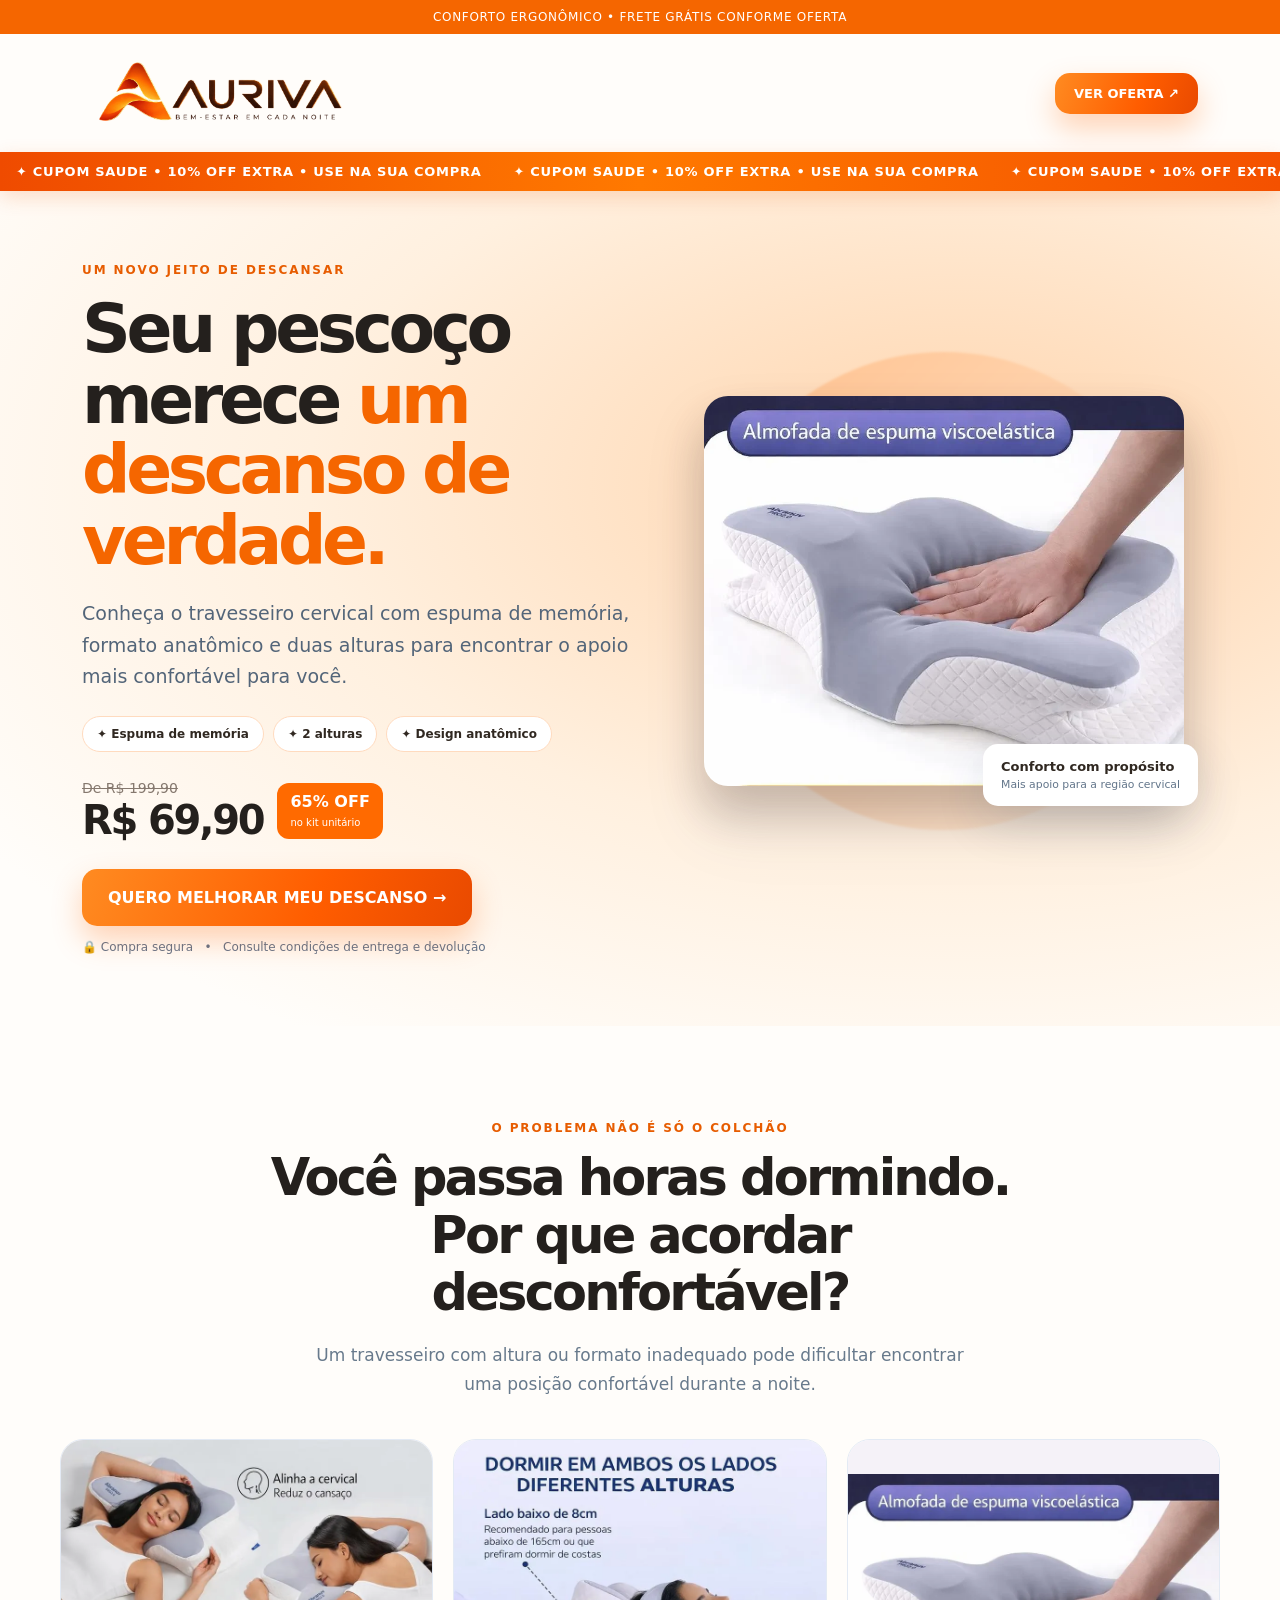
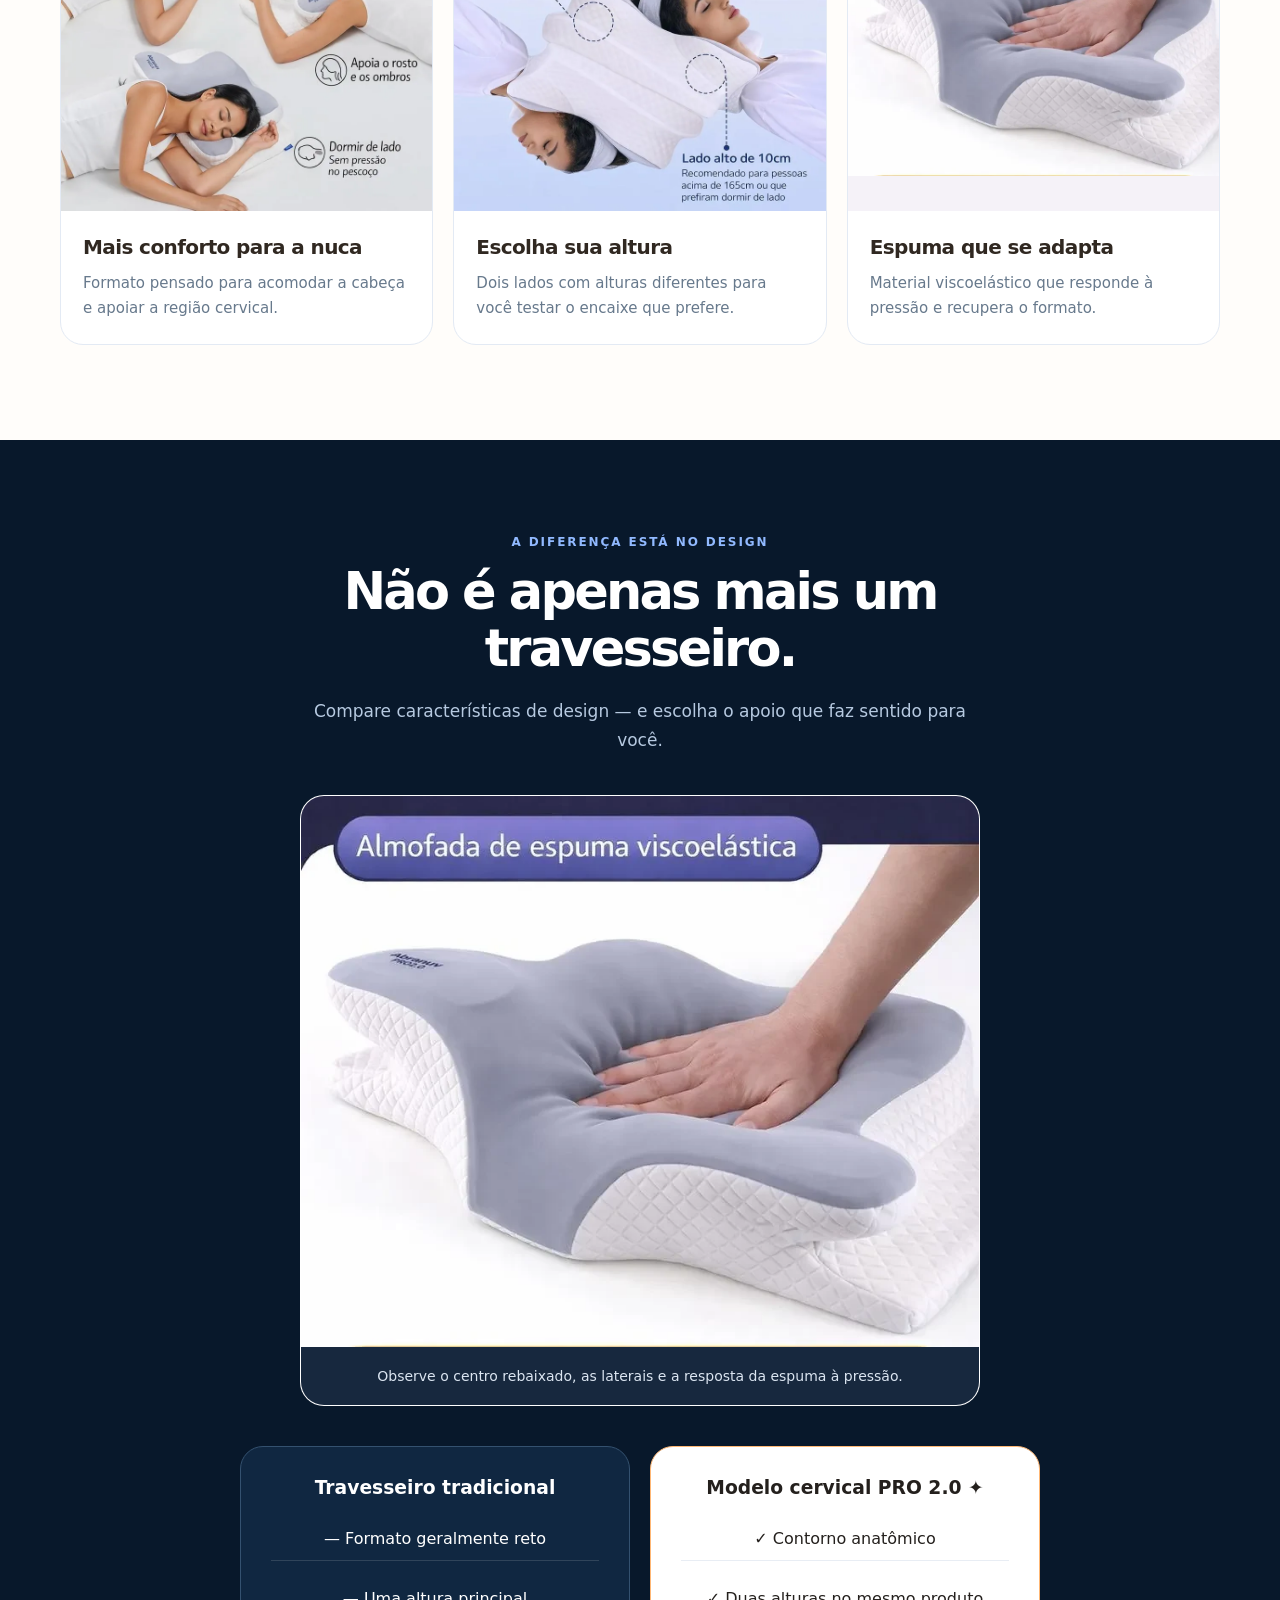
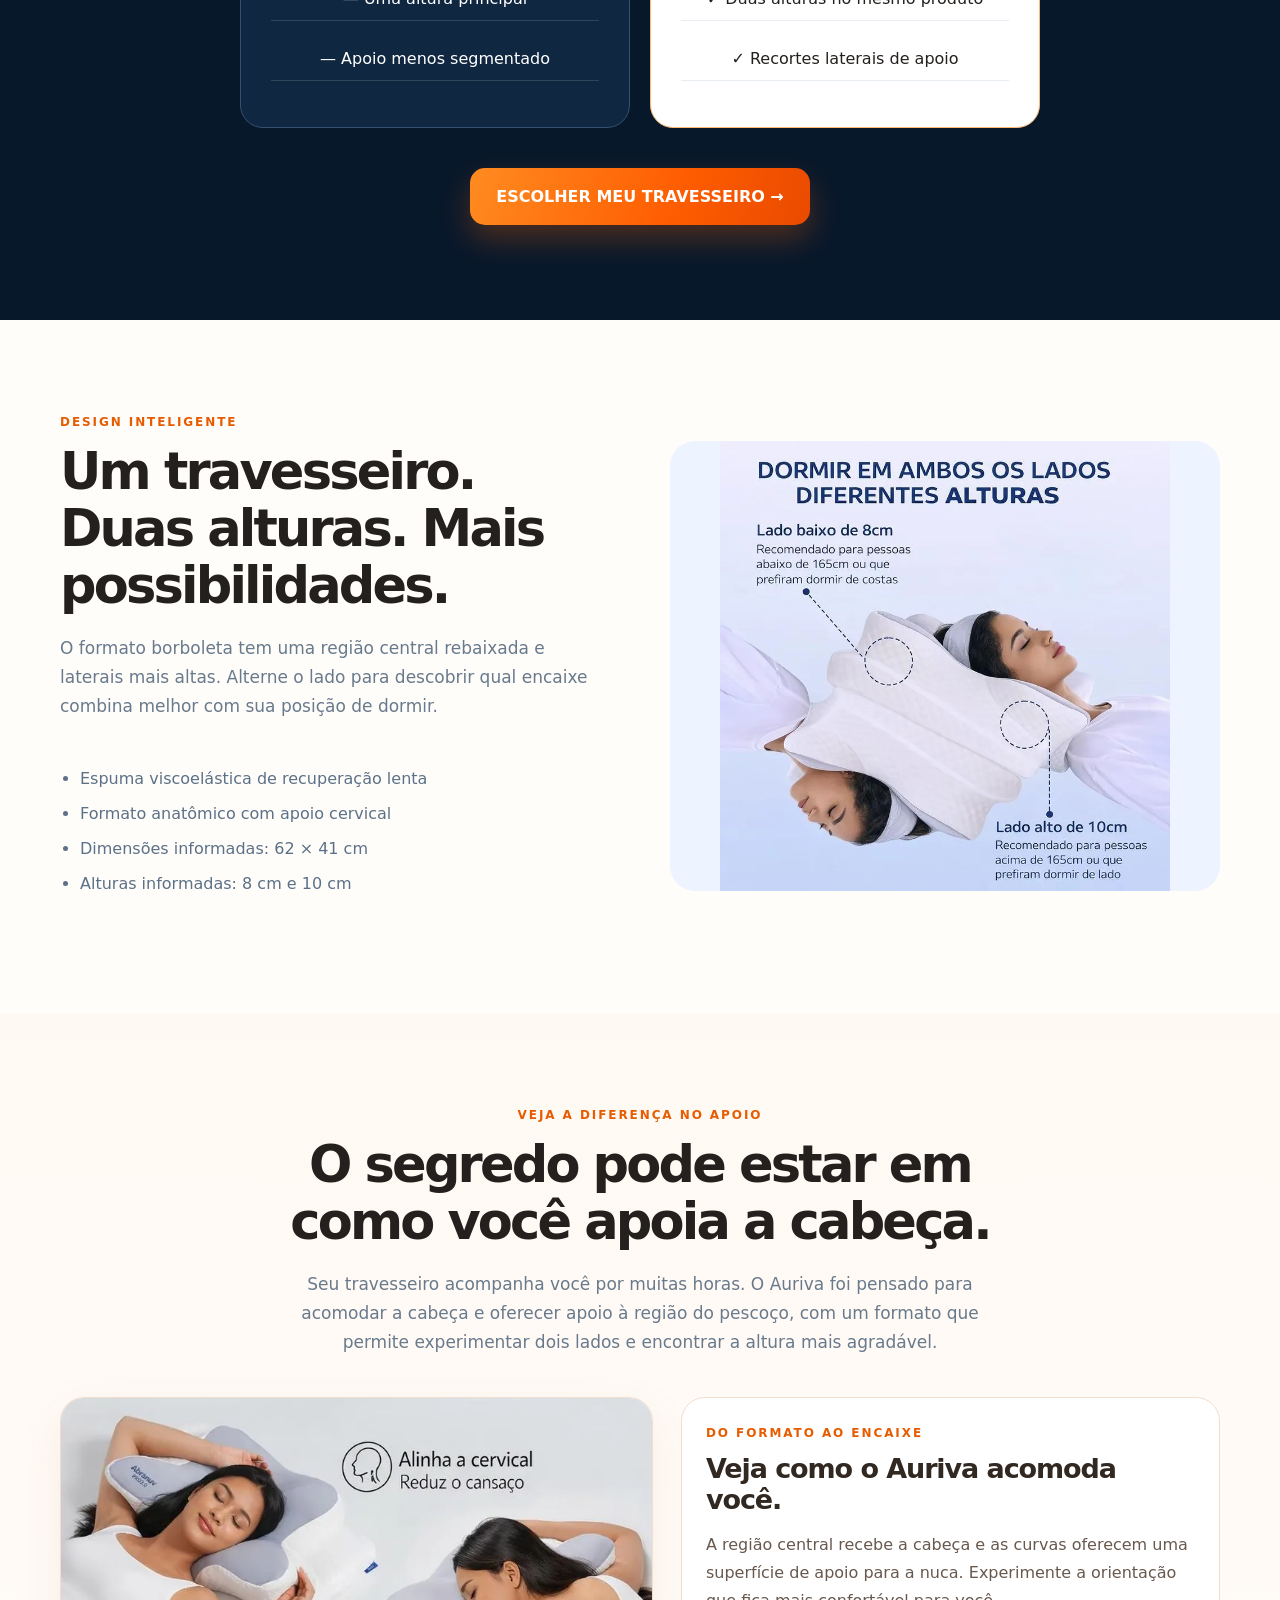
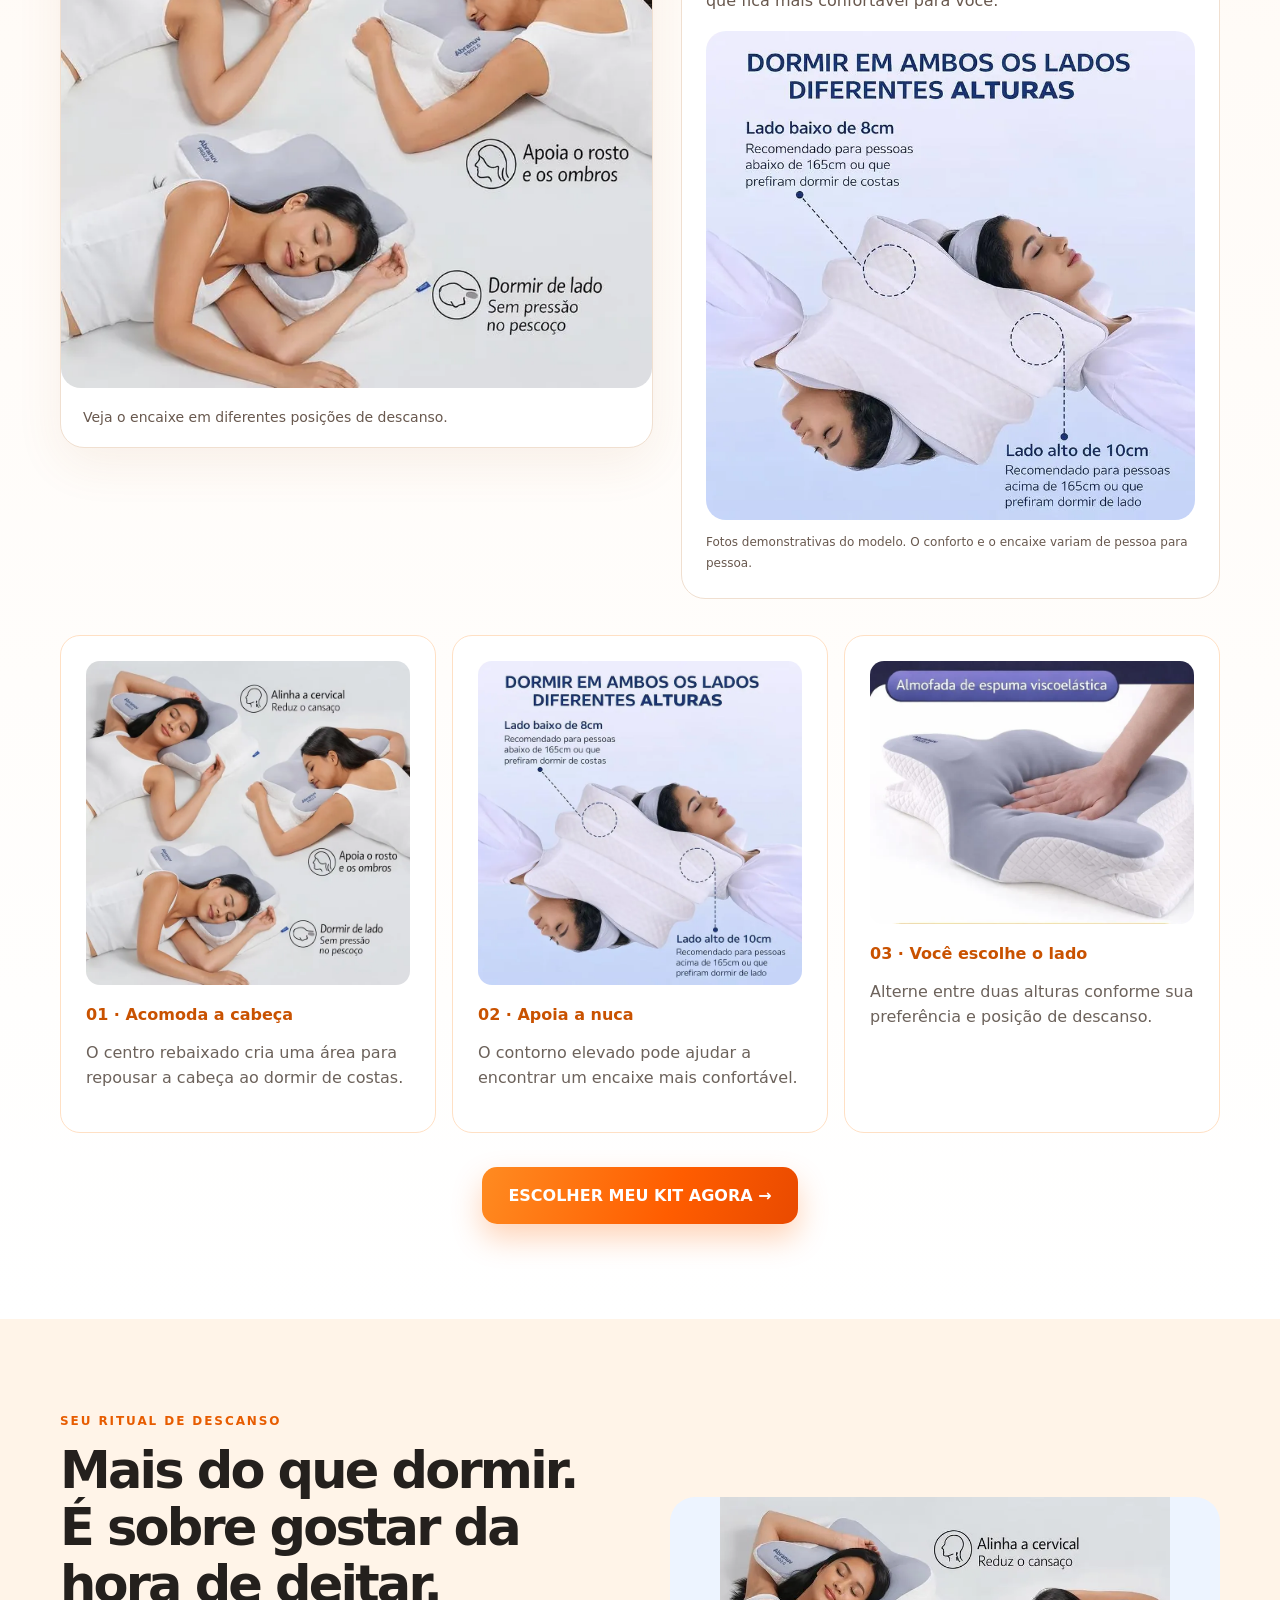
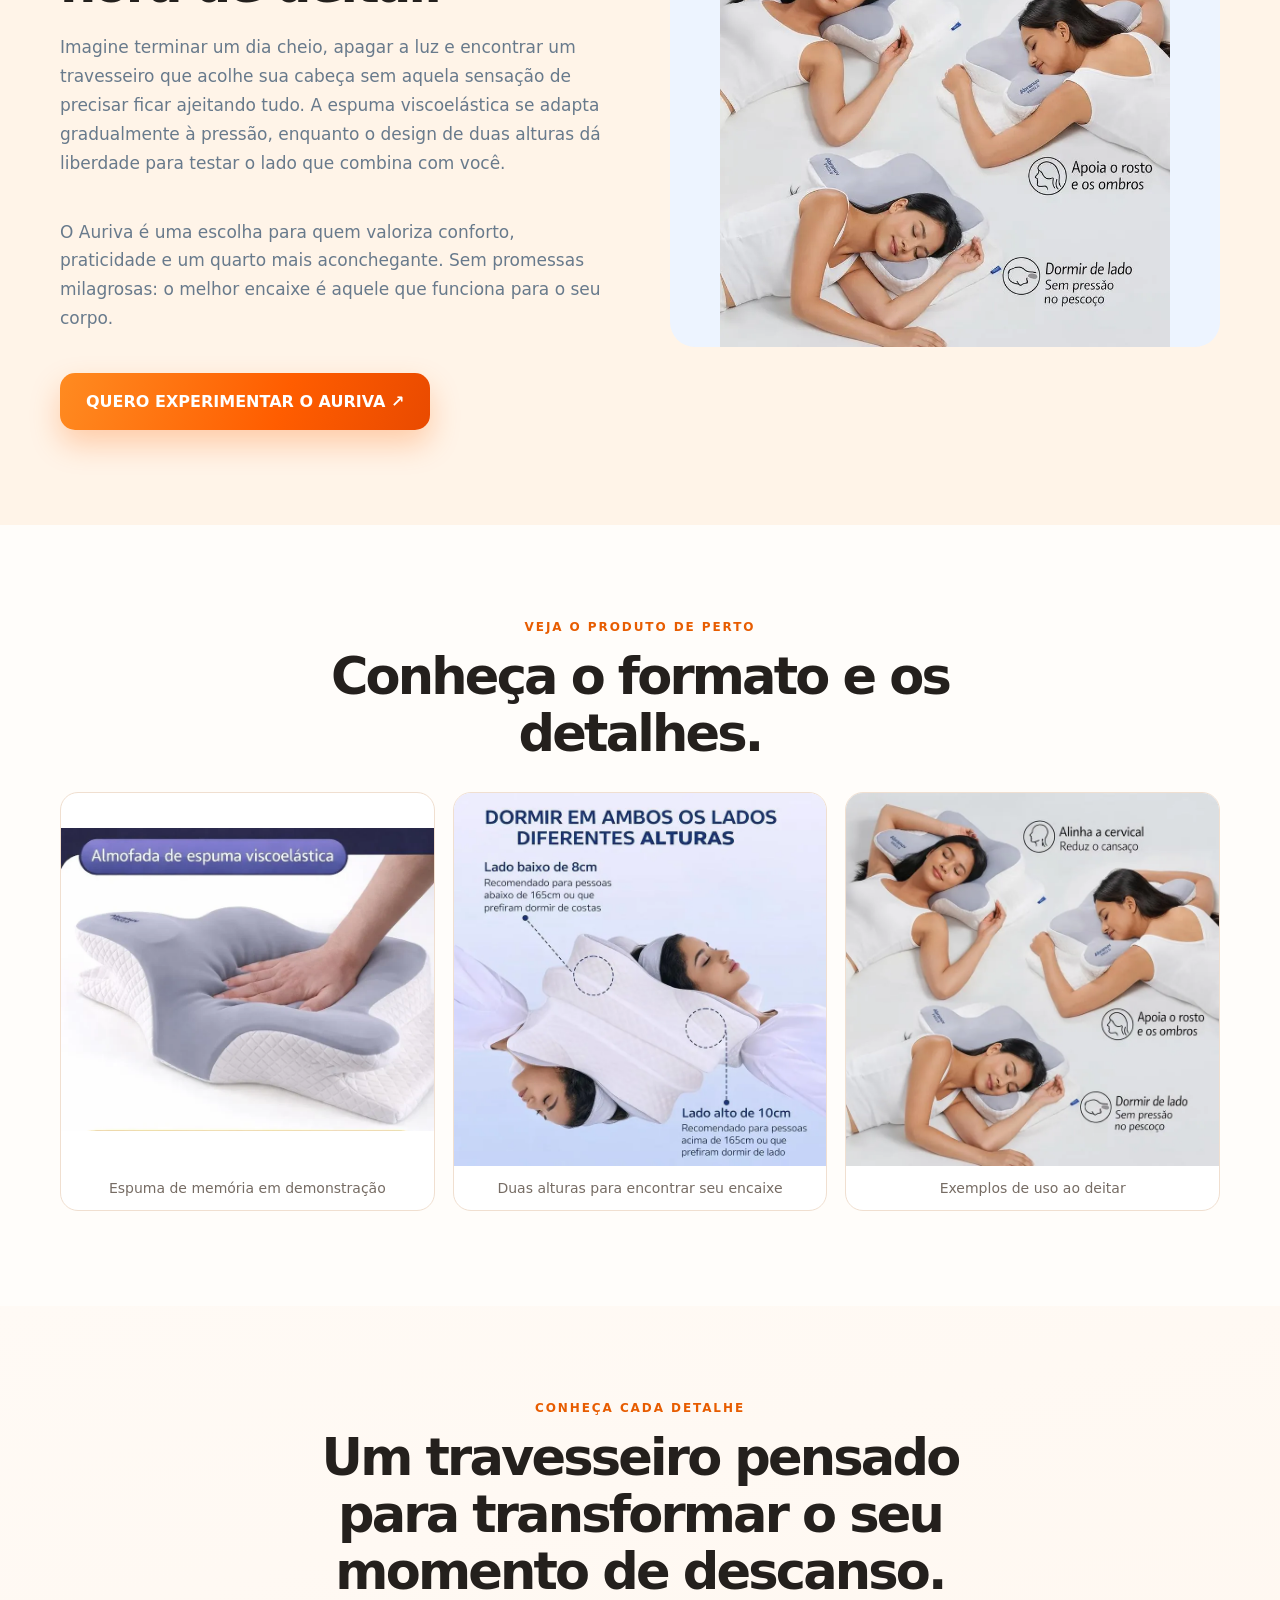
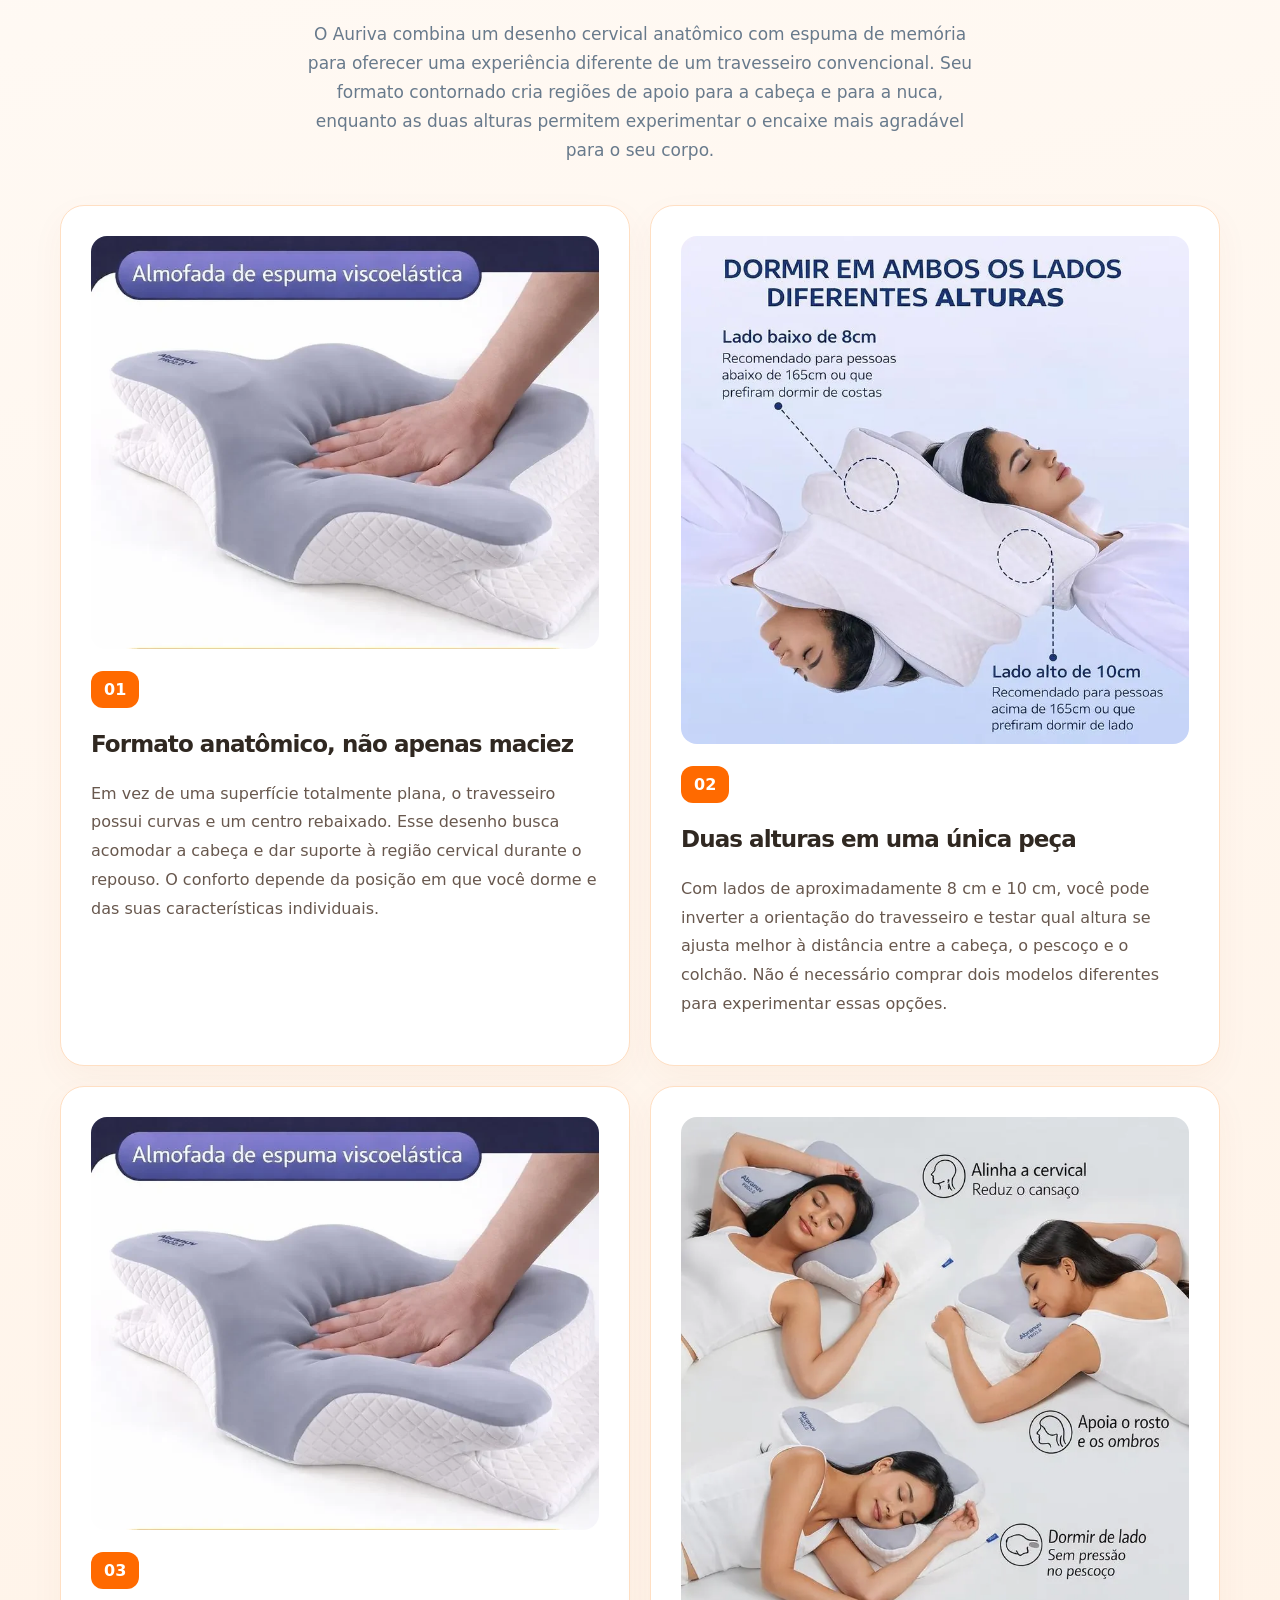
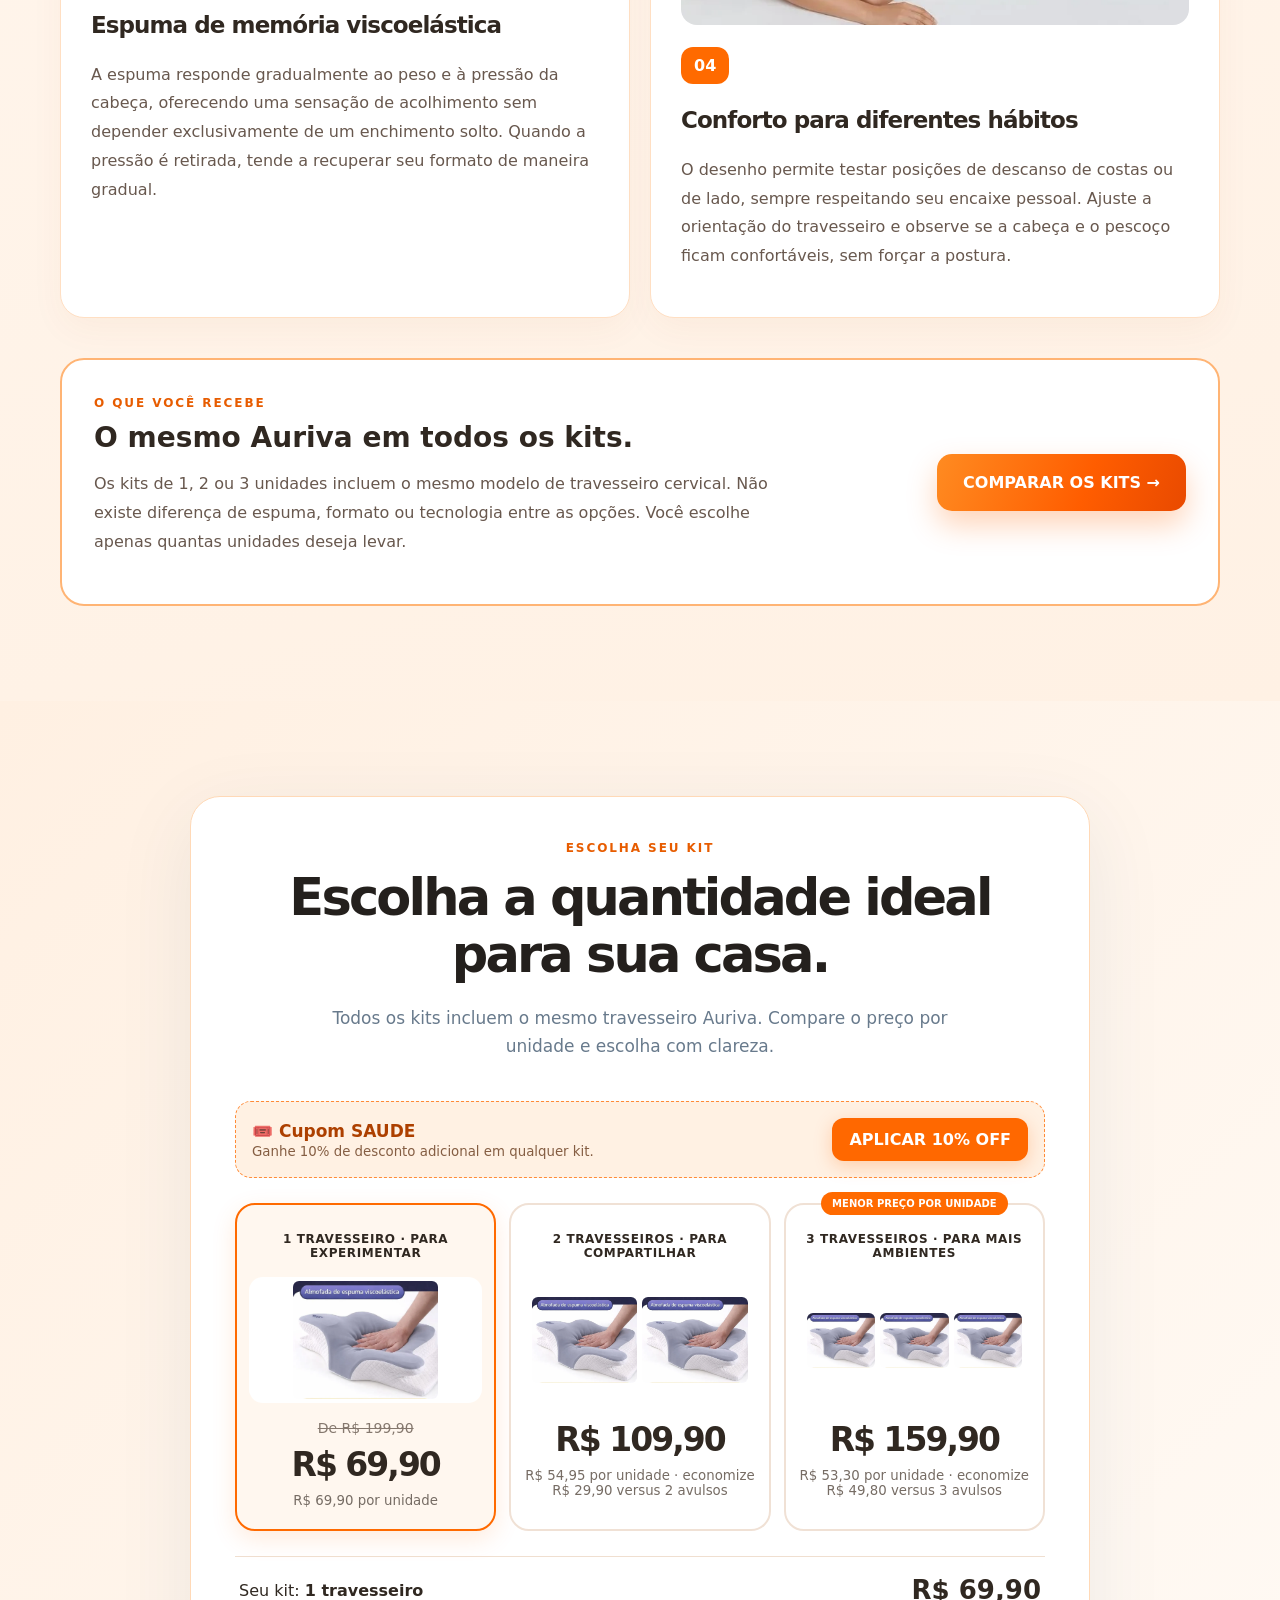
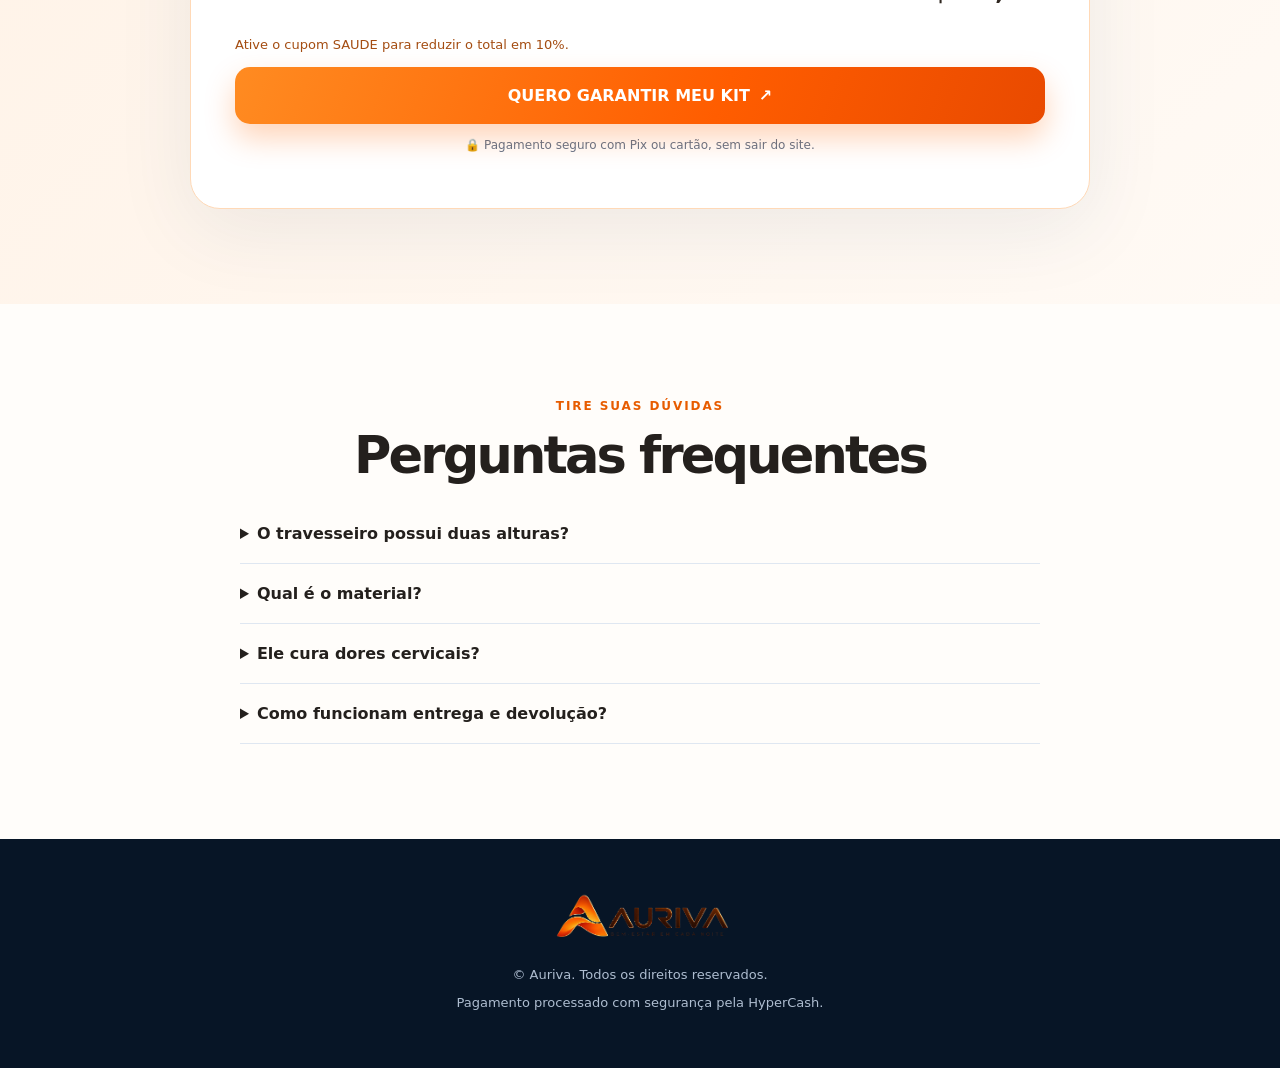
==== commit a0bfbe34: "Update index.html" ====
--- a/index.html
+++ b/index.html
@@ -13,6 +13,7 @@
 <section class="section reviews" id="avaliacoes"><div class="container center"><div class="eyebrow">EXPERIÊNCIAS DE QUEM USA</div><h2>O conforto que dá vontade de comentar.</h2><p class="desc">Espaço preparado para avaliações verificadas dos seus compradores.</p><div class="cards"><article class="card"><div class="stars">★★★★★</div><h3>“Gostei muito do formato”</h3><p>“O encaixe é diferente do travesseiro que eu usava. Achei bem confortável.”</p><small>Exemplo ilustrativo — substituir por avaliação real</small></article><article class="card"><div class="stars">★★★★★</div><h3>“Boa sensação de apoio”</h3><p>“Curti poder escolher entre as duas alturas conforme a posição em que durmo.”</p><small>Exemplo ilustrativo — substituir por avaliação real</small></article><article class="card"><div class="stars">★★★★★</div><h3>“Espuma bem agradável”</h3><p>“Gostei da textura e de como o travesseiro se adapta ao deitar.”</p><small>Exemplo ilustrativo — substituir por avaliação real</small></article></div><p class="reviewdisclaimer">Os comentários acima são exemplos de layout, não depoimentos de clientes reais. Publique somente avaliações autênticas e autorizadas.</p></div></section>
 --><section class="section"><div class="container center"><div class="eyebrow">VEJA O PRODUTO DE PERTO</div><h2>Conheça o formato e os detalhes.</h2><div class="product-gallery"><figure><img src="images/produto-8.webp" alt="Espuma de memória em demonstração" width="800" height="650" loading="lazy"><figcaption>Espuma de memória em demonstração</figcaption></figure><figure><img src="images/produto-7.webp" alt="Duas alturas para encontrar seu encaixe" width="800" height="800" loading="lazy"><figcaption>Duas alturas para encontrar seu encaixe</figcaption></figure><figure><img src="images/produto-5.webp" alt="Exemplos de uso ao deitar" width="800" height="800" loading="lazy"><figcaption>Exemplos de uso ao deitar</figcaption></figure></div></div></section><section class="section detail-section" id="detalhes"><div class="container"><div class="center reveal"><div class="eyebrow">CONHEÇA CADA DETALHE</div><h2>Um travesseiro pensado para transformar o seu momento de descanso.</h2><p class="desc">O Auriva combina um desenho cervical anatômico com espuma de memória para oferecer uma experiência diferente de um travesseiro convencional. Seu formato contornado cria regiões de apoio para a cabeça e para a nuca, enquanto as duas alturas permitem experimentar o encaixe mais agradável para o seu corpo.</p></div><div class="detailgrid"><article class="detailcard reveal"><img class="detail-photo" src="images/produto-8.webp" alt="Detalhe do modelo Auriva — formato anatômico" loading="lazy" decoding="async"><span class="detailnum">01</span><h3>Formato anatômico, não apenas maciez</h3><p>Em vez de uma superfície totalmente plana, o travesseiro possui curvas e um centro rebaixado. Esse desenho busca acomodar a cabeça e dar suporte à região cervical durante o repouso. O conforto depende da posição em que você dorme e das suas características individuais.</p></article><article class="detailcard reveal"><img class="detail-photo" src="images/produto-7.webp" alt="Detalhe do modelo Auriva — duas alturas" loading="lazy" decoding="async"><span class="detailnum">02</span><h3>Duas alturas em uma única peça</h3><p>Com lados de aproximadamente 8 cm e 10 cm, você pode inverter a orientação do travesseiro e testar qual altura se ajusta melhor à distância entre a cabeça, o pescoço e o colchão. Não é necessário comprar dois modelos diferentes para experimentar essas opções.</p></article><article class="detailcard reveal"><img class="detail-photo" src="images/produto-8.webp" alt="Detalhe do modelo Auriva — espuma de memória" loading="lazy" decoding="async"><span class="detailnum">03</span><h3>Espuma de memória viscoelástica</h3><p>A espuma responde gradualmente ao peso e à pressão da cabeça, oferecendo uma sensação de acolhimento sem depender exclusivamente de um enchimento solto. Quando a pressão é retirada, tende a recuperar seu formato de maneira gradual.</p></article><article class="detailcard reveal"><img class="detail-photo" src="images/produto-5.webp" alt="Detalhe do modelo Auriva — posições de descanso" loading="lazy" decoding="async"><span class="detailnum">04</span><h3>Conforto para diferentes hábitos</h3><p>O desenho permite testar posições de descanso de costas ou de lado, sempre respeitando seu encaixe pessoal. Ajuste a orientação do travesseiro e observe se a cabeça e o pescoço ficam confortáveis, sem forçar a postura.</p></article></div><div class="detailbanner reveal"><div><span class="eyebrow">O QUE VOCÊ RECEBE</span><h3>O mesmo Auriva em todos os kits.</h3><p>Os kits de 1, 2 ou 3 unidades incluem o mesmo modelo de travesseiro cervical. Não existe diferença de espuma, formato ou tecnologia entre as opções. Você escolhe apenas quantas unidades deseja levar.</p></div><a class="cta cta-pulse" href="#oferta">COMPARAR OS KITS →</a></div></div></section><section class="section buy" id="oferta"><div class="buybox reveal"><div class="eyebrow">ESCOLHA SEU KIT</div><h2>Escolha a quantidade ideal para sua casa.</h2><p class="desc">Todos os kits incluem o mesmo travesseiro Auriva. Compare o preço por unidade e escolha com clareza.</p><div class="coupon-apply"><div><strong>🎟️ Cupom SAUDE</strong><small>Ganhe 10% de desconto adicional em qualquer kit.</small></div><button aria-pressed="false" id="apply-coupon" type="button">APLICAR 10% OFF</button></div><div aria-label="Escolha a quantidade" class="kitgrid" role="radiogroup"><button aria-pressed="true" class="kit selected" data-price="69.90" data-qty="1" type="button"><span class="kithead">1 TRAVESSEIRO · PARA EXPERIMENTAR</span><span class="kit-photos kit-photos-1" role="img" aria-label="Kit com 1 travesseiro"><img src="images/produto-8.webp" alt="" loading="lazy" decoding="async"></span><span class="kitold">De R$ 199,90</span><strong>R$ 69,90</strong><small>R$ 69,90 por unidade</small></button><button aria-pressed="false" class="kit" data-price="109.90" data-qty="2" type="button"><span class="kithead">2 TRAVESSEIROS · PARA COMPARTILHAR</span><span class="kit-photos kit-photos-2" role="img" aria-label="Kit com 2 travesseiros"><img src="images/produto-8.webp" alt="" loading="lazy" decoding="async"><img src="images/produto-8.webp" alt="" loading="lazy" decoding="async"></span><strong>R$ 109,90</strong><small>R$ 54,95 por unidade · economize R$ 29,90 versus 2 avulsos</small></button><button aria-pressed="false" class="kit" data-price="159.90" data-qty="3" type="button"><span class="kitflag">MENOR PREÇO POR UNIDADE</span><span class="kithead">3 TRAVESSEIROS · PARA MAIS AMBIENTES</span><span class="kit-photos kit-photos-3" role="img" aria-label="Kit com 3 travesseiros"><img src="images/produto-8.webp" alt="" loading="lazy" decoding="async"><img src="images/produto-8.webp" alt="" loading="lazy" decoding="async"><img src="images/produto-8.webp" alt="" loading="lazy" decoding="async"></span><strong>R$ 159,90</strong><small>R$ 53,30 por unidade · economize R$ 49,80 versus 3 avulsos</small></button></div><div class="summary"><span>Seu kit: <b id="qty">1 travesseiro</b></span><strong id="total">R$ 69,90</strong></div><p aria-live="polite" class="coupon-status" id="coupon-status">Ative o cupom SAUDE para reduzir o total em 10%.</p><button class="cta cta-pulse" id="checkout" type="button">QUERO GARANTIR MEU KIT <span>↗</span></button><p class="trust" id="checkout-note">🔒 Pagamento seguro com Pix ou cartão, sem sair do site.</p></div></section><section class="section"><div class="faq"><div class="center"><div class="eyebrow">TIRE SUAS DÚVIDAS</div><h2>Perguntas frequentes</h2></div><details><summary>O travesseiro possui duas alturas?</summary><p>Sim. A descrição do modelo informa lados de aproximadamente 8 cm e 10 cm.</p></details><details><summary>Qual é o material?</summary><p>Espuma de memória viscoelástica de recuperação lenta, que se adapta gradualmente à pressão da cabeça.</p></details><details><summary>Ele cura dores cervicais?</summary><p>Não. É um produto de conforto e apoio durante o sono, não substitui avaliação ou tratamento médico.</p></details><details><summary>Como funcionam entrega e devolução?</summary><p>O frete PAC é grátis e o SEDEX está disponível por um valor adicional; você escolhe no checkout. Você pode desistir da compra em até 7 dias após o recebimento, conforme o Código de Defesa do Consumidor.</p></details></div></section></main><footer><strong style="font-size:23px;color:#fff"><img alt="Auriva" class="auriva-footer-logo" src="images/auriva-logo.png"/></strong><p>© Auriva. Todos os direitos reservados.</p><p>Pagamento processado com segurança pela HyperCash.</p></footer><div class="sticky"><div><strong id="sticky-price">R$ 69,90</strong><div style="font-size:11px;color:#66778a"><span id="sticky-info">A partir de • 1 unidade</span></div></div><a class="cta" href="#oferta">VER OFERTA →</a></div>
 <script src="js/config.js"></script>
+<script src="js/tiktok.js"></script>
 <script src="js/lp.js"></script>
 </body>
 </html>
